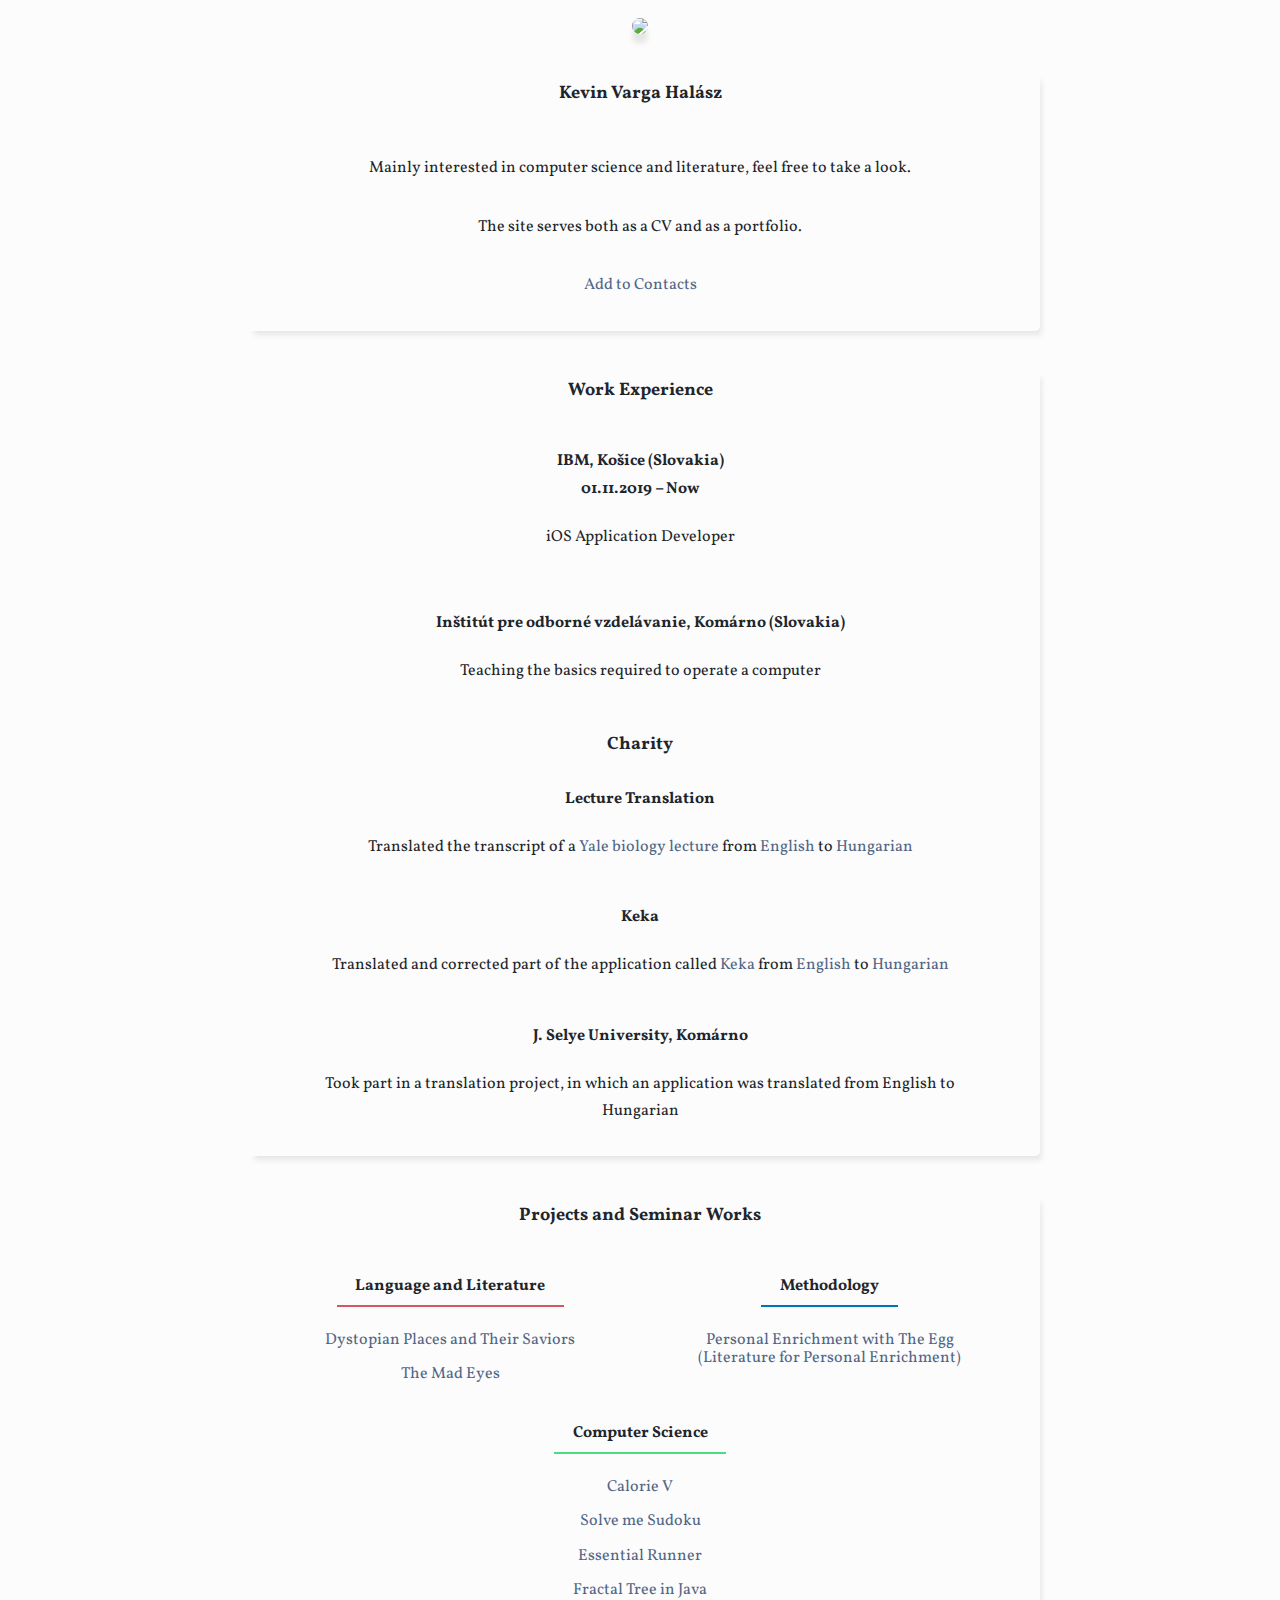
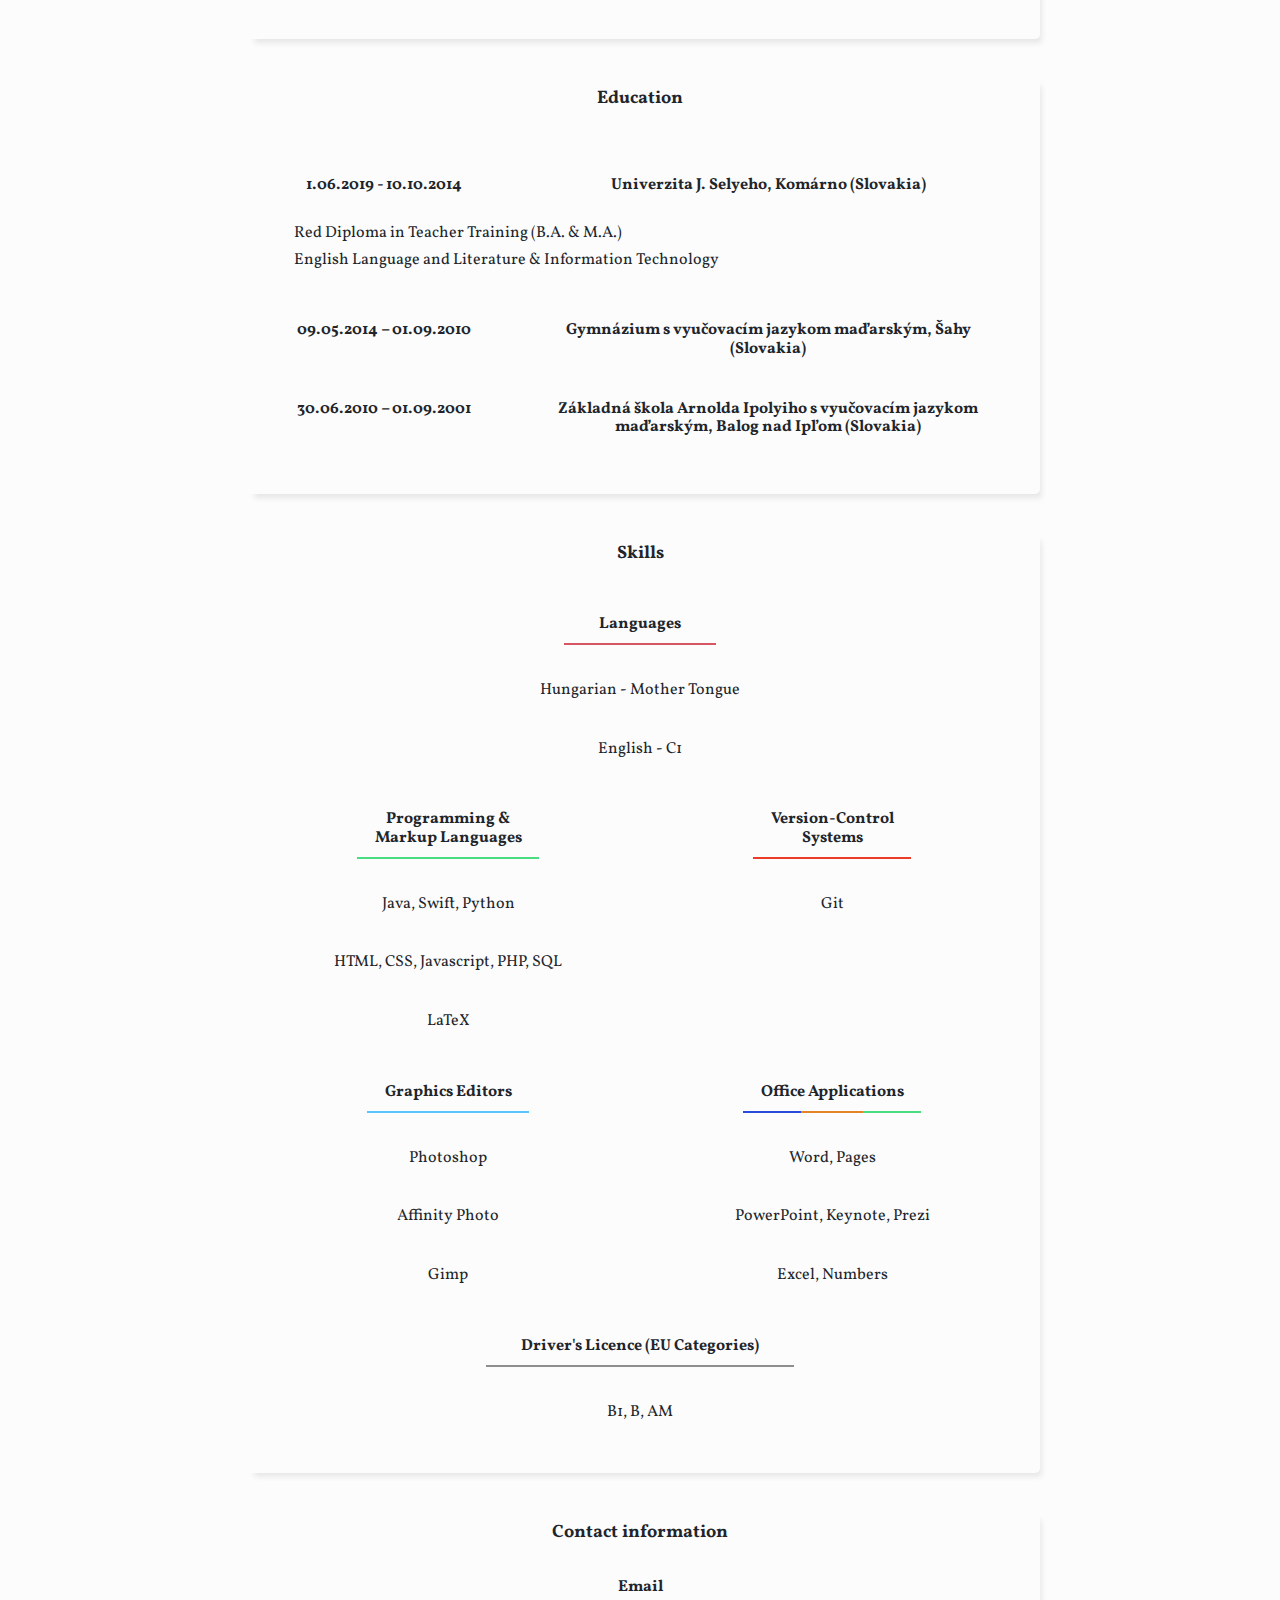
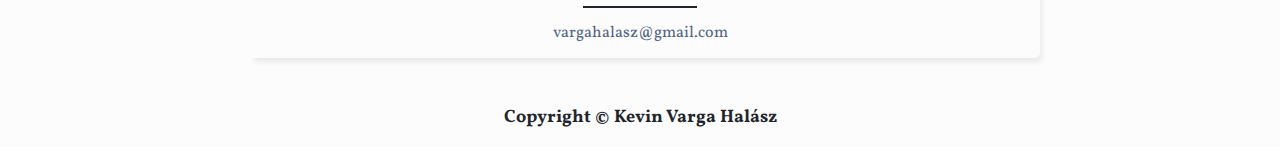
==== index.html @ 5b03d20f "Added a vCard" ====
<!DOCTYPE html>
<html>
    <head>
        <meta name="viewport" content="width=device-width, initial-scale=1.0">
        <title>Kevin's Portfolio</title>
        <meta charset="UTF-8">
        <link rel="apple-touch-icon" sizes="180x180" href="images/icons/apple-touch-icon.png">
        <link rel="icon" type="image/png" sizes="32x32" href="images/icons/favicon-32x32.png">
        <link rel="icon" type="image/png" sizes="16x16" href="images/icons/favicon-16x16.png">
        <link rel="manifest" href="images/icons/site.webmanifest">
        <link rel="mask-icon" href="images/icons/safari-pinned-tab.svg" color="#5bbad5">
        <link rel="shortcut icon" href="images/icons/favicon.ico">
        <meta name="msapplication-TileColor" content="#fcfcfc">
        <meta name="msapplication-config" content="images/icons/browserconfig.xml">
        <meta name="theme-color" content="#fcfcfc">
        <link href="https://fonts.googleapis.com/css?family=Averia+Serif+Libre" rel="stylesheet">
        <link rel="stylesheet" type="text/css" href="CSS/destyle.css">
        <link rel="stylesheet" type="text/css" href="CSS/style.css">
    </head>
    <body>
        <header>
            <img src="https://avatars1.githubusercontent.com/u/44970281?v=2&s=460" class="profilePic"> 
        </header>
        <section id="cvText">
            <article id="introduction">
                <h1>Kevin Varga Halász</h1>
                <div class="articleContentWrap">
                    <p>Mainly interested in computer science and literature, feel free to take a look.</p><p>The site serves both as a CV and as a portfolio.</p><p><a href="Docs/Kevin Varga.vcf">Add to Contacts</a></p>
                </div>
            </article>
            <article id="workExperience">
                <h1>Work Experience</h1>
                <div class="articleContentWrap">
                    <div class="articleContentWrap">
                        <div>
                        <h2>IBM, Košice (Slovakia)</h2>
                    </div>
                    <div>
                        <h3>01.11.2019 – Now</h3>
                    </div>
                        <p>iOS Application Developer</p>
                    </div>
                </div>
                <div class="articleContentWrap">
                    <h2>Inštitút pre odborné vzdelávanie, Komárno (Slovakia)</h2>
                    <p>Teaching the basics required to operate a computer</p>
                </div>
                <h1>Charity</h1>
                <div class="articleContentWrap">
                    <h2>Lecture Translation</h2>
                    <p>Translated the transcript of a <a href="https://www.youtube.com/watch?v=mzdqyXtPbbE">Yale biology lecture</a> from <a href="Projects/EvolutionofSexandReproductiveStrategies.en.vtt">English</a> to <a href="Projects/EvolutionofSexandReproductiveStrategies.hu.txt">Hungarian</a></p>
                </div>
                <div class="articleContentWrap">
                    <h2>Keka</h2>
                    <p>Translated and corrected part of the application called <a href="https://www.keka.io/en/">Keka</a> from <a href="https://github.com/aonez/Keka/tree/master/Translations/Base.lproj">English</a> to <a href="https://github.com/aonez/Keka/tree/master/Translations/hu.lproj">Hungarian</a></p>
                </div>
                <div class="articleContentWrap">
                    <h2>J. Selye University, Komárno</h2>
                    <p>Took part in a translation project, in which an application was translated from English to Hungarian</p>
                </div>
            </article>
             <article id="portfolio">
                <h1>Projects and Seminar Works</h1>
                <div class="articleContentWrap">
                    <div class="projectGroup">
                            <div class="hWrap">
                                <h2 class="borderBottom borderColorLanguages">Language and Literature</h2>
                                <div class="project">
                                    <a class="aButton" href="Projects/Dystopian%20Places%20and%20Their%20Saviors.pdf" title="Comparative essay of the works Harrison Bergeron and Fahrenheit 451">Dystopian Places and Their Saviors</a>
                                </div>
                                <div class="project">
                                    <a class="aButton" href="Projects/The%20Black%20Cat%20and%20The%20Yellow%20Wallpaper.pdf" title="Comparative essay of the works The Yellow Wallpaper and The Black Cat">The Mad Eyes</a>
                                </div>
                            </div>
                        </div>
                        <div class="projectGroup">
                                <div class="hWrap">
                                    <h2 class="borderBottom borderColorBlue">Methodology</h2>
                                    <div class="project">
                                        <a class="aButton" href="Projects/Personal%20Enrichment%20with%20The%20Egg.pdf" title="Personal Enrichment with The Egg (Literature for Personal Enrichment)">Personal Enrichment with The Egg (Literature for Personal Enrichment)</a>
                                    </div>
                                </div>
                        </div>
                        <div class="projectGroup">
                                <div class="hWrap">
                                    <h2 class="borderBottom borderColorProgrammingLanguages">Computer Science</h2>
                                    <div class="project">
                                        <a class="aButton" href="https://kevin-hv.github.io/Projects/Calorie-V/index.html" title="Calorie-V">Calorie V</a> 
                                    </div>
                                    <div class="project">
                                        <a class="aButton" href="https://kevin-hv.github.io/Projects/Solve-Me-Sudoku/index.html" title="Solve-me-Sudoku">Solve me Sudoku</a> 
                                    </div>
                                    <div class="project">
                                        <a class="aButton" href="https://kevin-hv.github.io/Projects/Essential-Runner/index.html" title="Essential-Runner">Essential Runner</a> 
                                    </div>
                                    <div class="project">
                                        <a class="aButton" href="https://github.com/kevin-hv/J-Fractal-Tree" title="J-Fractal-Tree">Fractal Tree in Java</a> 
                                    </div>
                                </div>
                        </div>
                </div>
            </article>
            <article id="education">
                <h1>Education</h1>
                <div class="articleContentWrap">
                    <div class="educationItem"><div class="itemYear "><h3 class="yearInItemYear">1.06.2019 - 10.10.2014</h3><h2 class="itemInItemYear">Univerzita J. Selyeho, Komárno (Slovakia)</h2>
                    </div>
                    <p>Red Diploma in Teacher Training (B.A. & M.A.)<br>English Language and Literature &  Information Technology</p></div>
              
                    <div class="educationItem"> 
                     <div class="itemYear "><h3 class="yearInItemYear">09.05.2014 – 01.09.2010</h3><h2 class="itemInItemYear">Gymnázium s vyučovacím jazykom maďarským, Šahy (Slovakia)</h2>
                         </div>
                    </div>
                    <div class="educationItem"> 
                    <div class="itemYear ">
                    <h3 class="yearInItemYear">30.06.2010 – 01.09.2001</h3><h2 class="itemInItemYear">Základná škola Arnolda Ipolyiho s vyučovacím jazykom maďarským, Balog nad Ipľom (Slovakia)</h2>
                        </div>
                        </div>
                </div>
            </article>
            <article id="skills">
                <h1>Skills</h1>
                <div class="articleContentWrap skillWrap">
                    <div class="skillBlock languages">          <h2 class="borderBottom borderColorLanguages">Languages</h2>
                    <p>Hungarian - Mother Tongue</p>
                    <p>English - C1</p></div>
          
                    <div class="skillBlock programmingLanguages">                 <h2 class="borderBottom borderColorProgrammingLanguages">Programming & <br>Markup Languages</h2>
                    <p>Java, Swift, Python</p>
                    <p>HTML, CSS, Javascript, PHP, SQL</p> <p>LaTeX</p></div>
   
                    <div class="skillBlock versionControlSystems">            <h2 class="borderBottom borderColorVersionControlSystems">Version-Control <br>Systems</h2>
                    <p>Git</p></div>
        
                    <div class="skillBlock graphicsEditors">            <h2 class="borderBottom borderColorGraphicsEditors">Graphics Editors</h2>
                    <p>Photoshop</p>
                    <p>Affinity Photo</p>
                    <p>Gimp</p></div>
                    
                    <div class="skillBlock officeApplications">
                    <h2 class="borderBottom borderColorOfficeApplications">Office Applications</h2>
                        <p>Word, Pages</p>
                        <p>PowerPoint, Keynote, Prezi</p>
                        <p>Excel, Numbers</p>
                    </div>
                    
                    <div class="skillBlock driversLicence"><h2 class="borderBottom borderColorDriversLicence">Driver's Licence (EU Categories)</h2>
                    <p>B1, B, AM</p></div>
                    
                    
                </div>
            </article>
            <article id="contactInformation">
                <h1>Contact information</h1>
                <div class="articleContentWrap">
                    <div class="infoBlock">
                        <div class="hWrap"> 
                            <h2 class="borderBottom">Email</h2>
                        </div>
                            <a href="mailto:vargahalasz@gmail.com">vargahalasz@gmail.com</a>
                    </div>
                </div>    
            </article>
        </section>
        <footer>
            <h1>Copyright © Kevin Varga Halász</h1>
        </footer>
    </body>
</html>
---- CSS/destyle.css ----
/*! de-style.css v1.0.5 | MIT License | https://github.com/nicolas-cusan/destyle.css */

/* Reset box-model
   ========================================================================== */

* {
  box-sizing: border-box;
}

::before,
::after {
  box-sizing: inherit;
}

/* Document
   ========================================================================== */

/**
 * 1. Correct the line height in all browsers.
 * 2. Prevent adjustments of font size after orientation changes in iOS.
 * 3. Remove gray overlay on links for iOS.
 */

html {
  line-height: 1.15; /* 1 */
  -webkit-text-size-adjust: 100%; /* 2 */
  -webkit-tap-highlight-color: transparent; /* 3*/
}

/* Sections
   ========================================================================== */

/**
 * Remove the margin in all browsers.
 */

body {
  margin: 0;
}

/**
 * Render the `main` element consistently in IE.
 */

main {
  display: block;
}

/* Vertical rhythm
   ========================================================================== */

p,
table,
blockquote,
address,
pre,
iframe,
form,
figure,
dl {
  margin: 0;
}

/* Headings
   ========================================================================== */

h1,
h2,
h3,
h4,
h5,
h6 {
  font-size: inherit;
  line-height: inherit;
  font-weight: inherit;
  margin: 0;
}

/* Lists (enumeration)
   ========================================================================== */

ul,
ol {
  margin: 0;
  padding: 0;
  list-style: none;
}

/* Lists (definition)
   ========================================================================== */

dt {
  font-weight: bold;
}

dd {
  margin-left: 0;
}

/* Grouping content
   ========================================================================== */

/**
 * 1. Add the correct box sizing in Firefox.
 * 2. Show the overflow in Edge and IE.
 */

hr {
  box-sizing: content-box; /* 1 */
  height: 0; /* 1 */
  overflow: visible; /* 2 */
  border: 0;
  border-top: 1px solid;
  margin: 0;
  clear: both;
}

/**
 * 1. Correct the inheritance and scaling of font size in all browsers.
 * 2. Correct the odd `em` font sizing in all browsers.
 */

pre {
  font-family: monospace, monospace; /* 1 */
  font-size: inherit; /* 2 */
}

address {
  font-style: inherit;
}

/* Text-level semantics
   ========================================================================== */

/**
 * Remove the gray background on active links in IE 10.
 */

a {
  background-color: transparent;
  text-decoration: none;
  color: inherit;
}

/**
 * 1. Remove the bottom border in Chrome 57-
 * 2. Add the correct text decoration in Chrome, Edge, IE, Opera, and Safari.
 */

abbr[title] {
  border-bottom: none; /* 1 */
  text-decoration: underline; /* 2 */
  text-decoration: underline dotted; /* 2 */
}

/**
 * Add the correct font weight in Chrome, Edge, and Safari.
 */

b,
strong {
  font-weight: bolder;
}

/**
 * 1. Correct the inheritance and scaling of font size in all browsers.
 * 2. Correct the odd `em` font sizing in all browsers.
 */

code,
kbd,
samp {
  font-family: monospace, monospace; /* 1 */
  font-size: inherit; /* 2 */
}

/**
 * Add the correct font size in all browsers.
 */

small {
  font-size: 80%;
}

/**
 * Prevent `sub` and `sup` elements from affecting the line height in
 * all browsers.
 */

sub,
sup {
  font-size: 75%;
  line-height: 0;
  position: relative;
  vertical-align: baseline;
}

sub {
  bottom: -0.25em;
}

sup {
  top: -0.5em;
}

/* Embedded content
   ========================================================================== */

/**
 * Remove the border on images inside links in IE 10.
 */

img {
  border-style: none;
  vertical-align: bottom;
}

embed,
object,
iframe {
  border: 0;
  vertical-align: bottom;
}

/* Forms
   ========================================================================== */

button,
input,
optgroup,
select,
textarea {
  vertical-align: middle;
  color: inherit;
  font: inherit;
  border: 0;
  background: transparent;
  padding: 0;
  margin: 0;
  outline: 0;
}

/**
 * Remove all Style fro select elements. Does not quite work cross-browser
 */

select {
  -webkit-appearance: none;
  appearance: none;
  border-radius: 0;
}

/**
 * Show the overflow in IE.
 * 1. Show the overflow in Edge.
 */

button,
input {
  /* 1 */
  overflow: visible;
}

/**
 * Remove the inheritance of text transform in Edge, Firefox, and IE.
 * 1. Remove the inheritance of text transform in Firefox.
 */

button,
select {
  /* 1 */
  text-transform: none;
}

/**
 * Correct the inability to style clickable types in iOS and Safari.
 */

button,
[type='button'],
[type='reset'],
[type='submit'] {
  cursor: pointer;
  -webkit-appearance: none;
  appearance: none;
}

button[disabled],
[type='button'][disabled],
[type='reset'][disabled],
[type='submit'][disabled] {
  cursor: default;
}

/**
 * Remove the inner border and padding in Firefox.
 */

button::-moz-focus-inner,
[type='button']::-moz-focus-inner,
[type='reset']::-moz-focus-inner,
[type='submit']::-moz-focus-inner {
  border-style: none;
  padding: 0;
}

/**
 * Restore the focus styles unset by the previous rule.
 */

button:-moz-focusring,
[type='button']:-moz-focusring,
[type='reset']:-moz-focusring,
[type='submit']:-moz-focusring {
  outline: 1px dotted ButtonText;
}

/**
 * Reset to invisible
 */

fieldset {
  margin: 0;
  padding: 0;
  border: 0;
  min-width: 0;
}

/**
 * 1. Correct the text wrapping in Edge and IE.
 * 2. Correct the color inheritance from `fieldset` elements in IE.
 * 3. Remove the padding so developers are not caught out when they zero out
 *    `fieldset` elements in all browsers.
 */

legend {
  color: inherit; /* 2 */
  display: table; /* 1 */
  max-width: 100%; /* 1 */
  padding: 0; /* 3 */
  white-space: normal; /* 1 */
}

/**
 * Add the correct vertical alignment in Chrome, Firefox, and Opera.
 */

progress {
  vertical-align: baseline;
}

/**
 * Remove the default vertical scrollbar in IE 10+.
 */

textarea {
  overflow: auto;
}

/**
 * 1. Add the correct box sizing in IE 10.
 * 2. Remove the padding in IE 10.
 */

[type='checkbox'],
[type='radio'] {
  box-sizing: border-box; /* 1 */
  padding: 0; /* 2 */
}

/**
 * Correct the cursor style of increment and decrement buttons in Chrome.
 */

[type='number']::-webkit-inner-spin-button,
[type='number']::-webkit-outer-spin-button {
  height: auto;
}

/**
 * 1. Correct the odd appearance in Chrome and Safari.
 * 2. Correct the outline style in Safari.
 */

[type='search'] {
  -webkit-appearance: textfield; /* 1 */
  outline-offset: -2px; /* 2 */
}

/**
 * Remove the inner padding in Chrome and Safari on macOS.
 */

[type='search']::-webkit-search-decoration {
  -webkit-appearance: none;
}

/**
 * 1. Correct the inability to style clickable types in iOS and Safari.
 * 2. Change font properties to `inherit` in Safari.
 */

::-webkit-file-upload-button {
  -webkit-appearance: button; /* 1 */
  font: inherit; /* 2 */
}

/**
 * Fix placeholder font properties inheritance.
 */

::-webkit-input-placeholder {
  font: inherit;
}

:-ms-input-placeholder {
  font: inherit;
}

::-ms-input-placeholder {
  font: inherit;
}

::placeholder {
  font: inherit;
}

/**
 * Clickable labels
 */

label[for] {
  cursor: pointer;
}

/* Interactive
   ========================================================================== */

/*
 * Add the correct display in Edge, IE 10+, and Firefox.
 */

details {
  display: block;
}

/*
 * Add the correct display in all browsers.
 */

summary {
  display: list-item;
}

/* Table
   ========================================================================== */

table {
  border-collapse: collapse;
  border-spacing: 0;
}

caption {
  text-align: left;
}

td,
th {
  vertical-align: top;
}

th {
  text-align: left;
  font-weight: bold;
}

/* Misc
   ========================================================================== */

/**
 * Add the correct display in IE 10+.
 */

template {
  display: none;
}

/**
 * Add the correct display in IE 10.
 */

[hidden] {
  display: none;
}
---- CSS/style.css ----
@import url('https://fonts.googleapis.com/css?family=Vollkorn');

:root{
    --mainBackgroundColor: #fcfcfc;
    --mainFontColor: #21252b;

    --borderShadow: #e6e6e6;
    --secondBackgroundColor: #fcfcfc;
    --thirdBackgroundColor: #fcfcfc;
    --fourthBackgroundColor: #fcfcfc;

    --mainFontFamily: 'Vollkorn', serif;

    --marginTopBottom: 1em;
    --marginLeftRight: 5vw;

    --borderRoundness: .3em;

    --linkColor: #516686;
    
}

@media (prefers-color-scheme: dark) {
    :root{
        --mainBackgroundColor: #151515;
        --mainFontColor: #fcfcfc;

        --linkColor: #b8bec7;
        --borderShadow: #020202;
        --secondBackgroundColor: #1c1c1c;
        --thirdBackgroundColor: #1c1c1c;
        --fourthBackgroundColor: #1c1c1c;
    }
}

@keyframes linkColorChange {
    from {color: var(--linkColor);}
    to {color: var(--mainFontColor);}
  }


html {
  height: 100%; 
}

body {
    color: var(--mainFontColor);
    text-align: center;
    min-height: 100%;
    background-color: var(--mainBackgroundColor);
    font-family: var(--mainFontFamily);
    min-width:300px;
}

h1,h2,h3{
    font-weight: bold;
}

p{
    padding: 1em 5%;
    line-height: 20pt;
    text-align: center;
}

a{
    color: var(--linkColor);  
    text-decoration: none;
}

a:hover{
    animation-duration: 0.5s;
    animation-name: linkColorChange;
    color: var(--mainFontColor);
}

b{
    font-weight: bold;
}

.cited{
    padding-top: 1em;
    font-style: italic;
}

.aButton{
    display: inline-block;
    padding: 0.5em;
    border-radius: 10px;
}

.swiper-container img {
    border-radius: 2%;
    margin-bottom: 30pt;
    min-height: 300pt;
    width: auto;
}

header{
    padding: var(--marginTopBottom) var(--marginLeftRight);
}

header h1 {
    display: inline-block;
    font-size: 1.8em;
    padding: .2em 1em .6em 1em;
    border-bottom: .12em solid;
}

footer{
    padding-top : var(--marginTopBottom);
}

#cvText{
    display: grid;
    grid-template-areas:
        'introduction'
        'workExperience'
        'portfolio'
        'education'
        'skills'
        'socialMedia'
        'contactInformation';
    justify-content: center;
}

#introduction{
    grid-area: introduction;
}

#workExperience{
    grid-area: workExperience;
}

#portfolio{
    grid-area: portfolio;
}

#education{
    grid-area: education;
}

#skills{
    grid-area: skills;
}

#socialMedia{
    grid-area: socialMedia;
}

#contactInformation{
    grid-area: contactInformation;
}

.mainContent{
    background-color: var(--secondBackgroundColor);
}

.educationItem{
    margin: 2em 0;
}

.educationItem p {
    text-align: justify;
}

.borderBottom{
    border-bottom: 2px solid;
    margin-bottom: 1em;
}

.borderColorBlue{
    border-color:#0077B5;
}

.borderColorRed{
    border-color:#DD5347;
}

.borderColorGreen {
  border-color: #47dd80;
}

.borderColorLanguages{
    border-color: #D65663;
}

.borderColorOfficeApplications{
    border-image:   linear-gradient(to right, #2a4cdd 33.3%, #e28528 33.3%, #e28528 66.6%, #47dd80 66.6%, #47dd80 100%) 3;
    border-top: 0;
    border-left: 0;
    border-right: 0;
}

.borderColorWordProcessors{
   border-color: #2a4cdd;
}

.borderColorPresentationPrograms{
    border-color: #e28528;
}

.borderColorSpreadsheetPrograms{
    border-color: #47dd80;
}

.borderColorDriversLicence{
    border-color: #8e8e8e;
}

.borderColorGraphicsEditors{
    border-color: #5AC5FA;
}

.swiper-pagination .swiper-pagination-bullet-active {
    color: var(--mainFontColor);
    background-color: var(--mainFontColor); 
    opacity: 1;
  }

.borderColorVersionControlSystems{
    border-color: #eb3c28;
}

.borderColorProgrammingLanguages{
    border-color: #47dd80;
}

.borderColorInstagram{
    border-color: #DD2A7B;
}

.borderColorGoodreads{
    border-color: #fdd5b9;
}

.borderColorTwitter{
    border-color: #08a8e9;
}

img{
    width: 50%;
    max-width: 15.5em;
}

.profilePic{
    -moz-border-radius: 50%;
    -webkit-border-radius: 50%;
    border-radius: 50%;
    box-shadow: 0 .6em .3em var(--borderShadow);
}

.iOSAppPic{
    -moz-border-radius: 15.625%;
    -webkit-border-radius: 15.625%;
    border-radius: 15.625%;
    box-shadow: 0 .6em .3em var(--borderShadow);
    background-color: var(--secondBackgroundColor);
}

section{
    margin: 0 3%;
}

article{
    width:100%;
    max-width: 50em;
    background-color: var(--fourthBackgroundColor);
    border-radius: var(--borderRoundness);

    margin:var(--marginTopBottom) auto;
    box-shadow: .5em .6em .35em -.35em var(--borderShadow);
}

h2, h3 {
    display: inline-block;
    font-size: medium;
    padding: 0.6em 5%;
    padding-top: 0;
}
h1 {
    background-color: var(--secondBackgroundColor);
    border-radius: 0.3em 0.3em 0 0;
    padding: 1em 5%;
    font-size: large;
}
h2 {
    
}



.articleContentWrap {
    padding: 1em;
  }

.itemYear{
    display: grid;
    grid-template-columns: 1fr 2fr;
}



.skillWrap{
    display: grid;
    grid-template-columns: 1fr 1fr 1fr 1fr 1fr 1fr;

}

.languages{
    grid-column: span 6;
}

.programmingLanguages{
    grid-column: span 3;
}

.versionControlSystems{
    grid-column: span 3;
}

.graphicsEditors{
    grid-column: span 3;
}

.officeApplications{
    grid-column: span 3;
}

.driversLicence{
    grid-column: span 6;
}

.projectGroup {
    display: inline-block;
    vertical-align: top;
    width: 49%;
    min-width: 200px;
    padding: 1em 0;
  }
.project {
    display: block;
    padding: 0 5%;
    margin: 0 auto;
  }

.infoBlock{
        display: block;
        padding: .0 5%;
        margin: 0 auto;
}

.socialBlock, .skillBlock{
        display: inline-block;
        vertical-align: top;
        padding: 1em 5%;
}

.red{
    color: #e55050;
}

@media print {
    
    footer, #portfolio, #socialMedia{
        display:none;
    }
    
    article{
        box-shadow: none;
    }
    
    #cvText{
    grid-template-areas:
        'introduction'
        'contactInformation'
        'portfolio'
        'workExperience'
        'education'
        'skills'
        'socialMedia';
    }
    
}
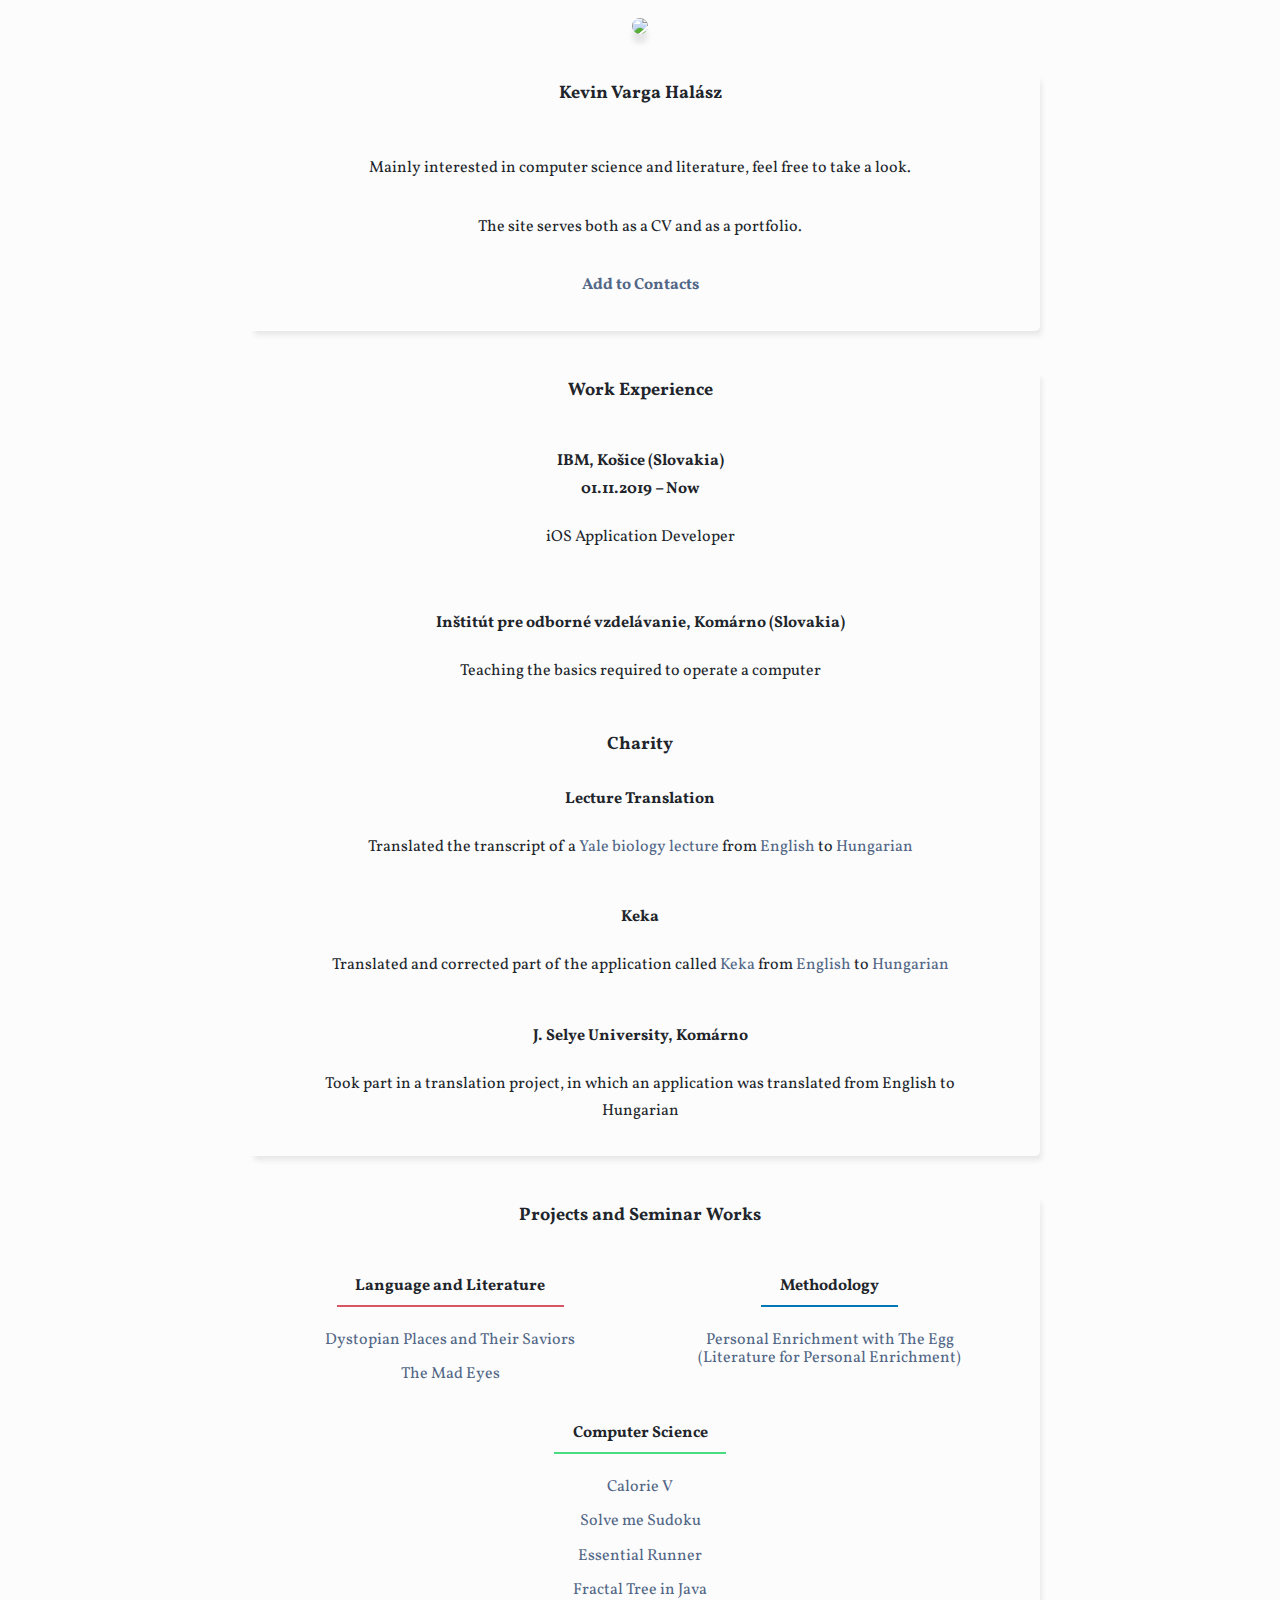
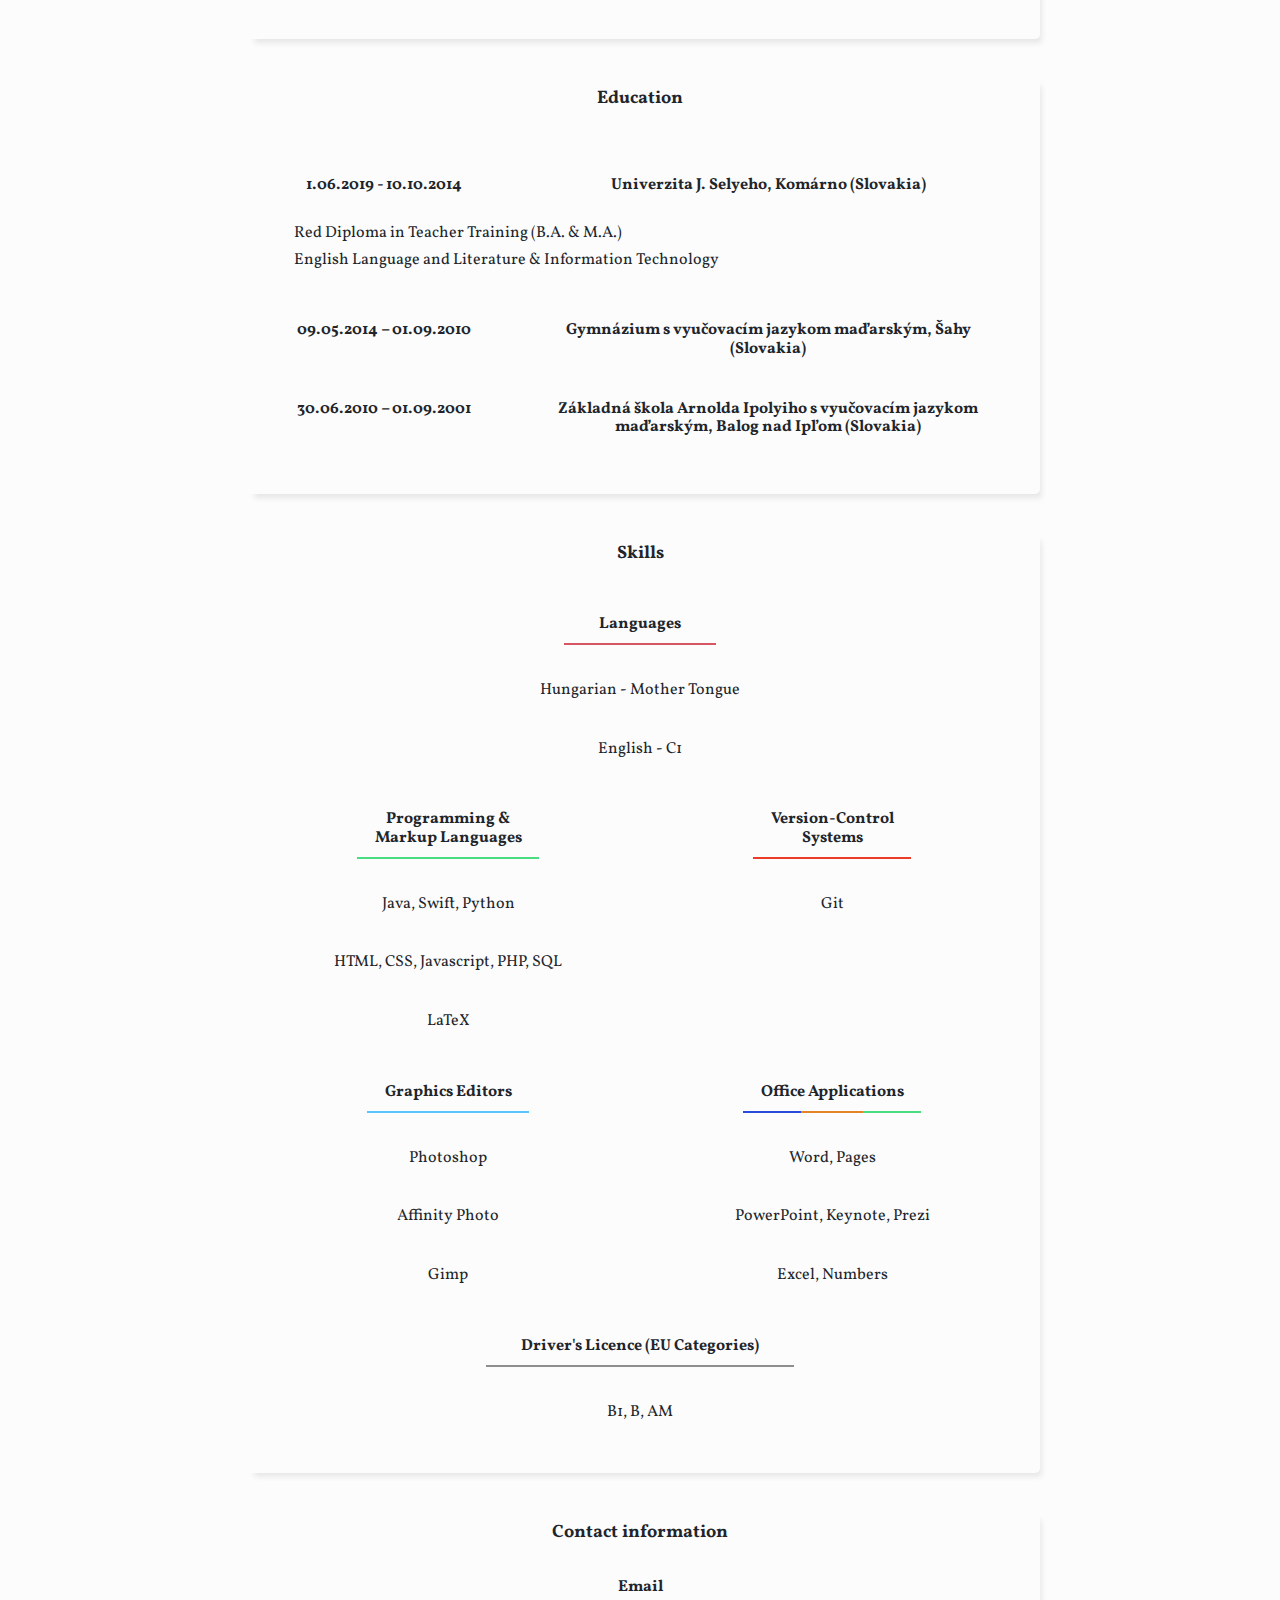
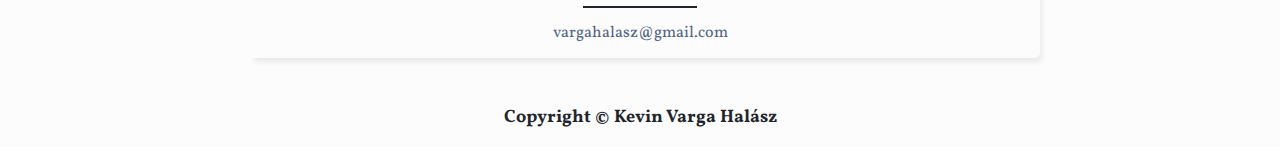
==== commit 45e9efa4: "Formatted Introduction" ====
--- a/index.html
+++ b/index.html
@@ -25,7 +25,9 @@
             <article id="introduction">
                 <h1>Kevin Varga Halász</h1>
                 <div class="articleContentWrap">
-                    <p>Mainly interested in computer science and literature, feel free to take a look.</p><p>The site serves both as a CV and as a portfolio.</p><p><a href="Docs/Kevin Varga.vcf">Add to Contacts</a></p>
+                    <p>Mainly interested in computer science and literature, feel free to take a look.</p>
+                    <p>The site serves both as a CV and as a portfolio.</p>
+                    <p><b><a href="Docs/Kevin Varga.vcf">Add to Contacts</a></b></p>
                 </div>
             </article>
             <article id="workExperience">
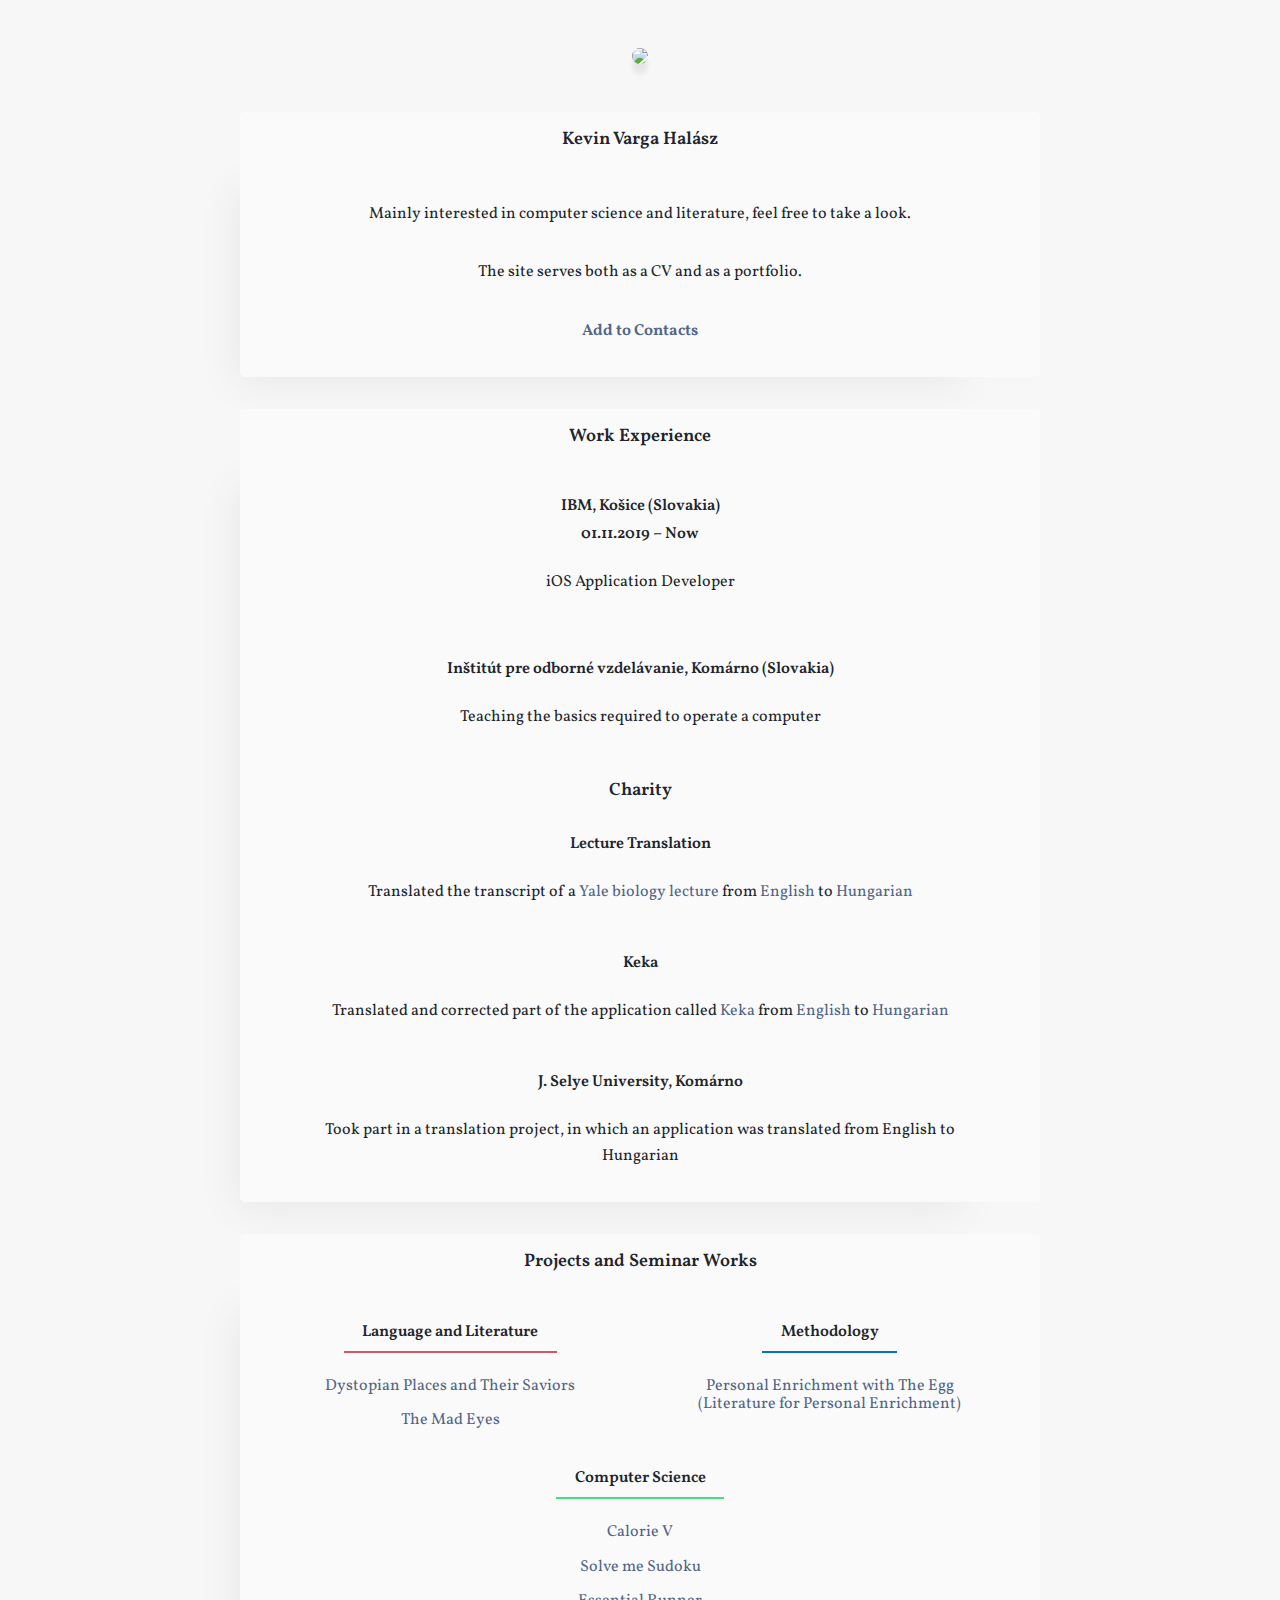
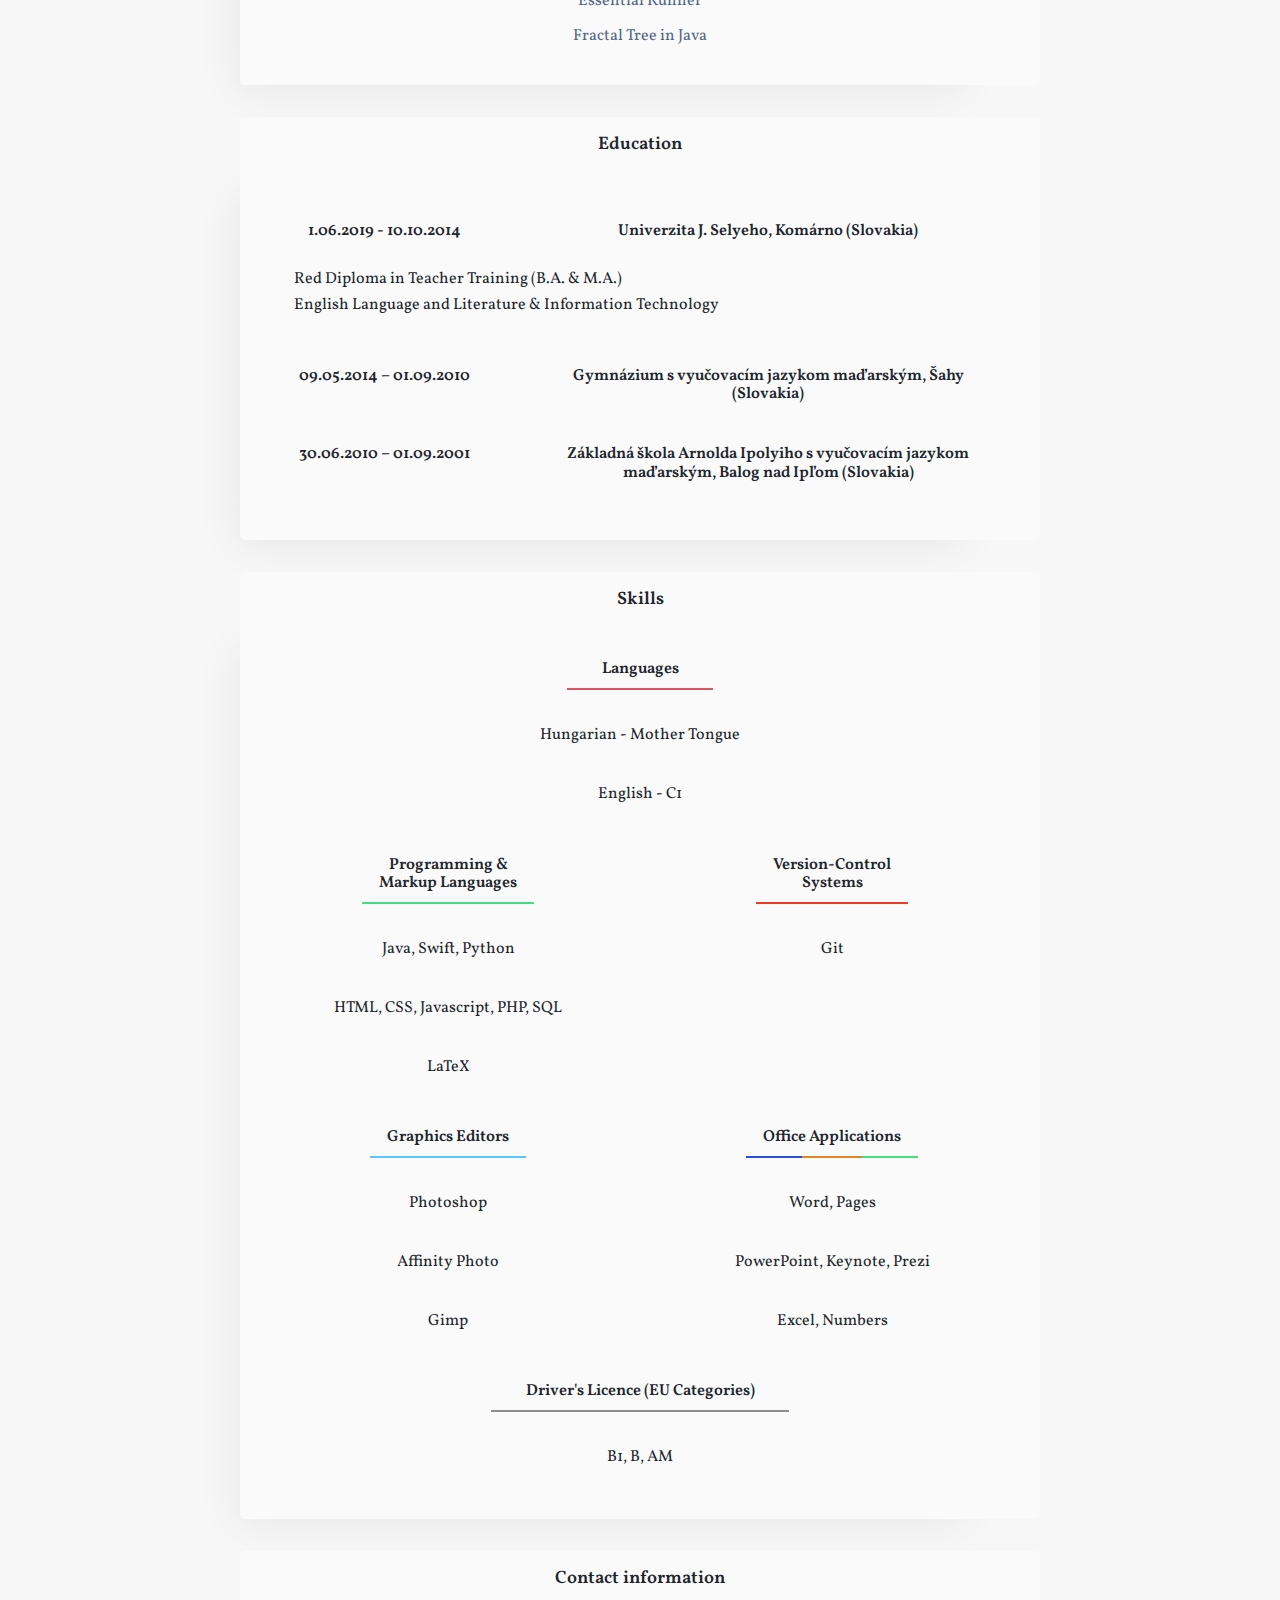
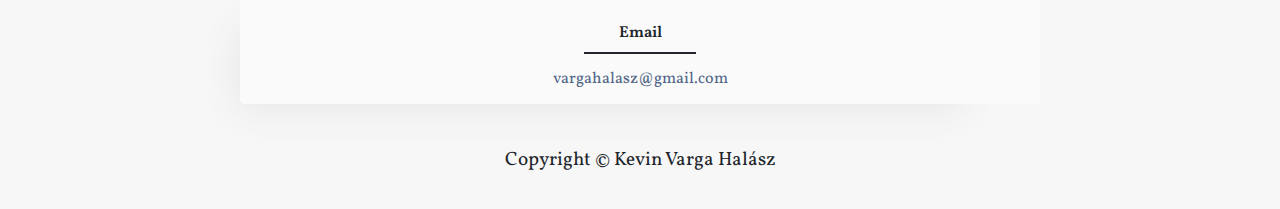
==== commit d4bffad0: "Restyled Footer" ====
--- a/index.html
+++ b/index.html
@@ -165,7 +165,7 @@
             </article>
         </section>
         <footer>
-            <h1>Copyright © Kevin Varga Halász</h1>
+            Copyright © Kevin Varga Halász
         </footer>
     </body>
 </html>
--- a/CSS/style.css
+++ b/CSS/style.css
@@ -1,13 +1,13 @@
 @import url('https://fonts.googleapis.com/css?family=Vollkorn');
 
 :root{
-    --mainBackgroundColor: #fcfcfc;
+    --mainBackgroundColor: hsl(0, 0%, 97%);
     --mainFontColor: #21252b;
 
     --borderShadow: #e6e6e6;
-    --secondBackgroundColor: #fcfcfc;
-    --thirdBackgroundColor: #fcfcfc;
-    --fourthBackgroundColor: #fcfcfc;
+    --secondBackgroundColor: hsl(0, 0%, 98%);
+    --thirdBackgroundColor: hsl(0, 0%, 98%);
+    --fourthBackgroundColor: hsl(0, 0%, 98%);
 
     --mainFontFamily: 'Vollkorn', serif;
 
@@ -26,7 +26,7 @@
         --mainFontColor: #fcfcfc;
 
         --linkColor: #b8bec7;
-        --borderShadow: #020202;
+        --borderShadow: #0f0f0f;
         --secondBackgroundColor: #1c1c1c;
         --thirdBackgroundColor: #1c1c1c;
         --fourthBackgroundColor: #1c1c1c;
@@ -53,7 +53,7 @@
 }
 
 h1,h2,h3{
-    font-weight: bold;
+    font-weight: 600;
 }
 
 p{
@@ -74,7 +74,7 @@
 }
 
 b{
-    font-weight: bold;
+    font-weight: 650;
 }
 
 .cited{
@@ -107,7 +107,9 @@
 }
 
 footer{
-    padding-top : var(--marginTopBottom);
+    font-size: 1.2em;
+    padding-top : 1.5em;
+    padding-bottom : 2em;
 }
 
 #cvText{
@@ -243,6 +245,9 @@
 }
 
 .profilePic{
+    width: 70%;
+    max-width: 18.5em;
+    margin: 2em 1em 1em 1em;
     -moz-border-radius: 50%;
     -webkit-border-radius: 50%;
     border-radius: 50%;
@@ -268,7 +273,7 @@
     border-radius: var(--borderRoundness);
 
     margin:var(--marginTopBottom) auto;
-    box-shadow: .5em .6em .35em -.35em var(--borderShadow);
+    box-shadow: -2.5em 2.6em 2.35em -2.35em var(--borderShadow);
 }
 
 h2, h3 {
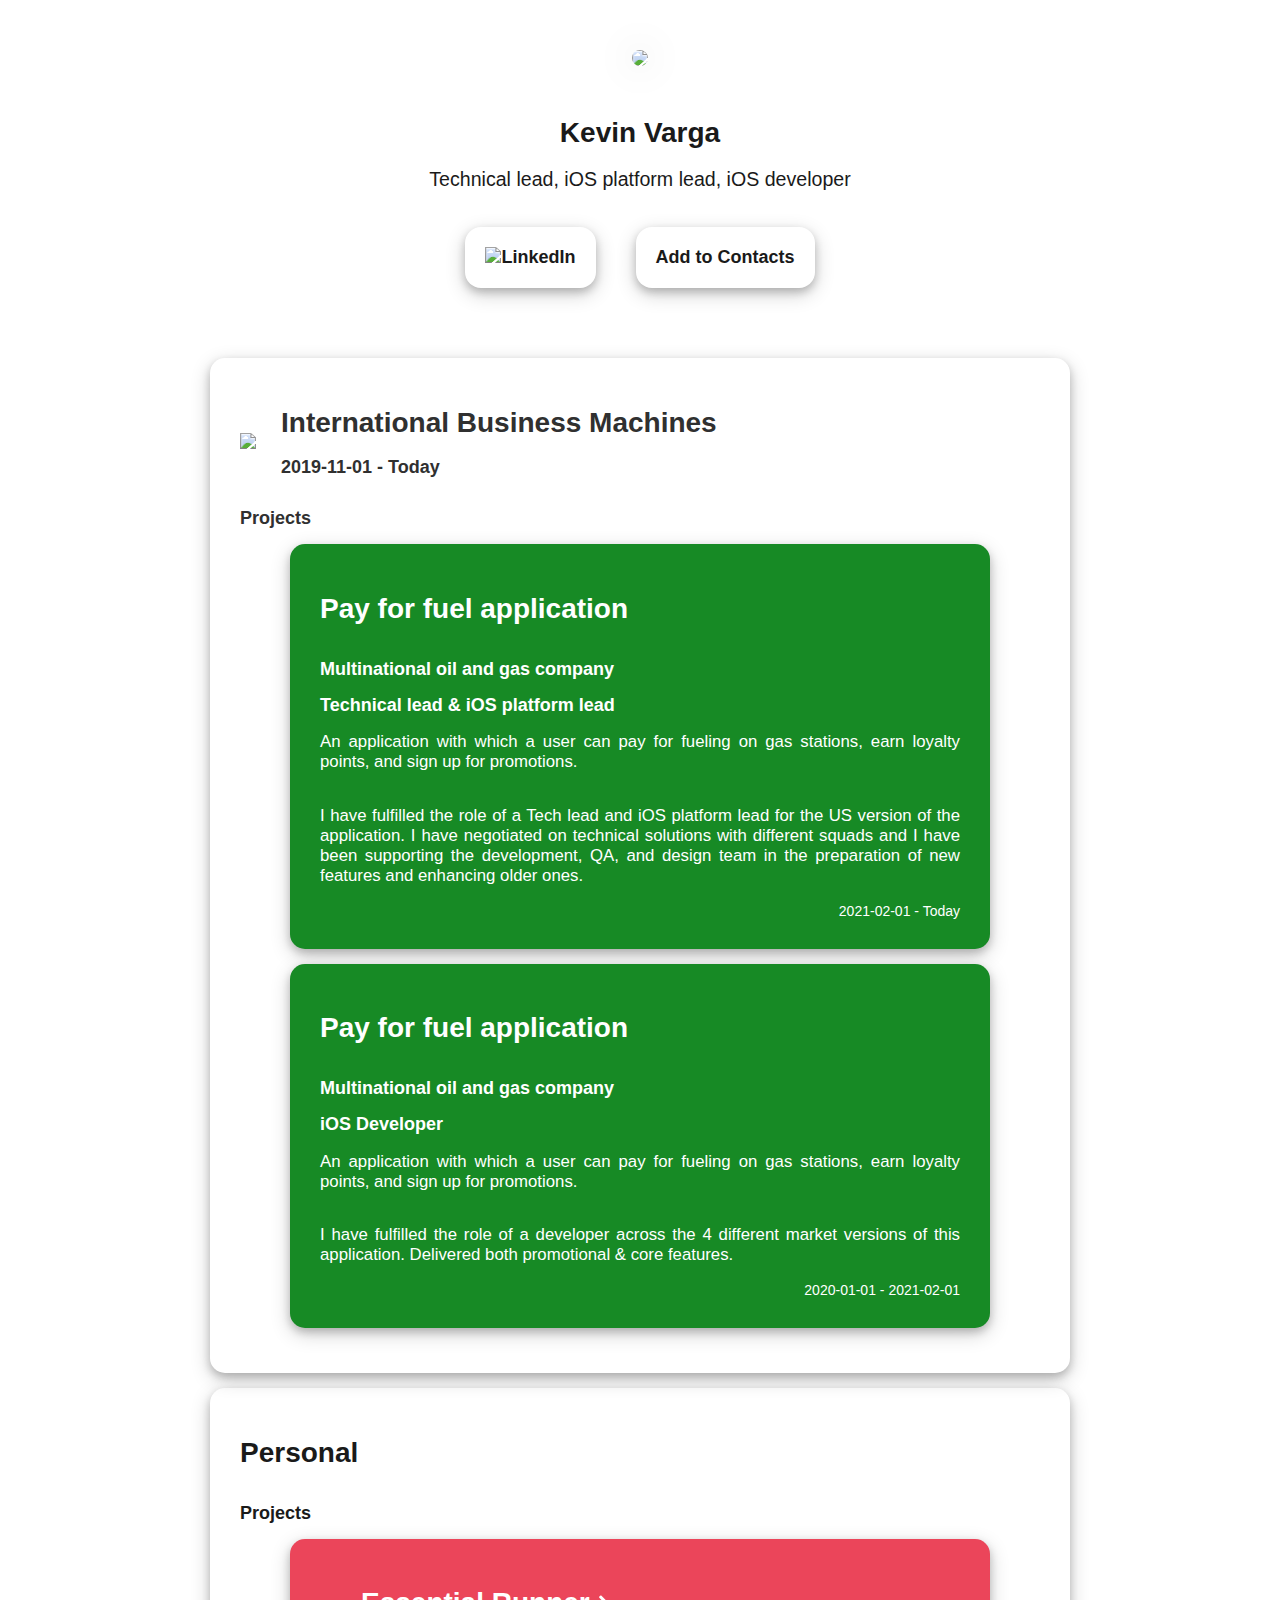
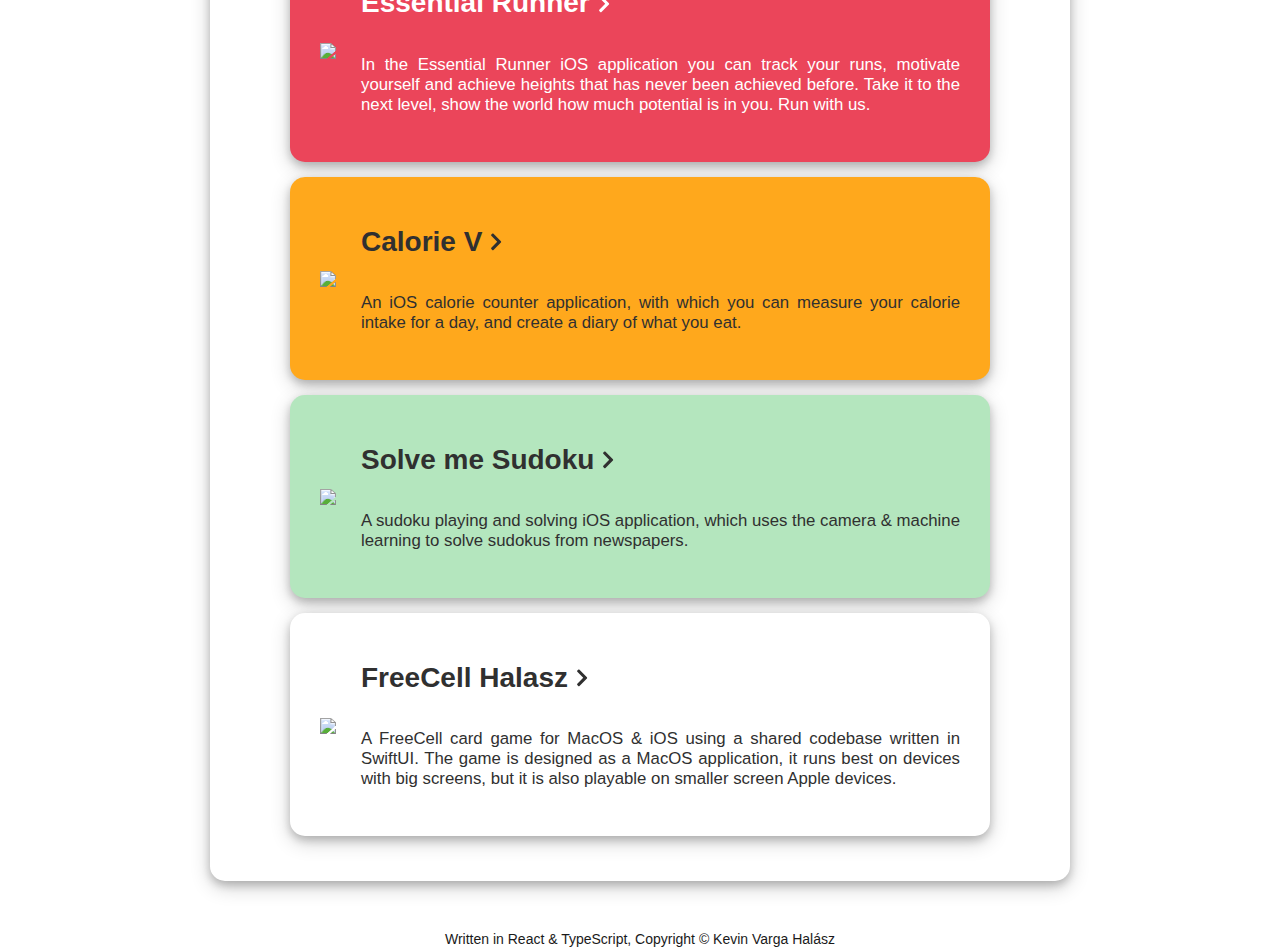
==== commit 59db5382: "Updated site to new React Version" ====
--- a/index.html
+++ b/index.html
@@ -1,171 +1 @@
-<!DOCTYPE html>
-<html>
-    <head>
-        <meta name="viewport" content="width=device-width, initial-scale=1.0">
-        <title>Kevin's Portfolio</title>
-        <meta charset="UTF-8">
-        <link rel="apple-touch-icon" sizes="180x180" href="images/icons/apple-touch-icon.png">
-        <link rel="icon" type="image/png" sizes="32x32" href="images/icons/favicon-32x32.png">
-        <link rel="icon" type="image/png" sizes="16x16" href="images/icons/favicon-16x16.png">
-        <link rel="manifest" href="images/icons/site.webmanifest">
-        <link rel="mask-icon" href="images/icons/safari-pinned-tab.svg" color="#5bbad5">
-        <link rel="shortcut icon" href="images/icons/favicon.ico">
-        <meta name="msapplication-TileColor" content="#fcfcfc">
-        <meta name="msapplication-config" content="images/icons/browserconfig.xml">
-        <meta name="theme-color" content="#fcfcfc">
-        <link href="https://fonts.googleapis.com/css?family=Averia+Serif+Libre" rel="stylesheet">
-        <link rel="stylesheet" type="text/css" href="CSS/destyle.css">
-        <link rel="stylesheet" type="text/css" href="CSS/style.css">
-    </head>
-    <body>
-        <header>
-            <img src="https://avatars1.githubusercontent.com/u/44970281?v=2&s=460" class="profilePic"> 
-        </header>
-        <section id="cvText">
-            <article id="introduction">
-                <h1>Kevin Varga Halász</h1>
-                <div class="articleContentWrap">
-                    <p>Mainly interested in computer science and literature, feel free to take a look.</p>
-                    <p>The site serves both as a CV and as a portfolio.</p>
-                    <p><b><a href="Docs/Kevin Varga.vcf">Add to Contacts</a></b></p>
-                </div>
-            </article>
-            <article id="workExperience">
-                <h1>Work Experience</h1>
-                <div class="articleContentWrap">
-                    <div class="articleContentWrap">
-                        <div>
-                        <h2>IBM, Košice (Slovakia)</h2>
-                    </div>
-                    <div>
-                        <h3>01.11.2019 – Now</h3>
-                    </div>
-                        <p>iOS Application Developer</p>
-                    </div>
-                </div>
-                <div class="articleContentWrap">
-                    <h2>Inštitút pre odborné vzdelávanie, Komárno (Slovakia)</h2>
-                    <p>Teaching the basics required to operate a computer</p>
-                </div>
-                <h1>Charity</h1>
-                <div class="articleContentWrap">
-                    <h2>Lecture Translation</h2>
-                    <p>Translated the transcript of a <a href="https://www.youtube.com/watch?v=mzdqyXtPbbE">Yale biology lecture</a> from <a href="Projects/EvolutionofSexandReproductiveStrategies.en.vtt">English</a> to <a href="Projects/EvolutionofSexandReproductiveStrategies.hu.txt">Hungarian</a></p>
-                </div>
-                <div class="articleContentWrap">
-                    <h2>Keka</h2>
-                    <p>Translated and corrected part of the application called <a href="https://www.keka.io/en/">Keka</a> from <a href="https://github.com/aonez/Keka/tree/master/Translations/Base.lproj">English</a> to <a href="https://github.com/aonez/Keka/tree/master/Translations/hu.lproj">Hungarian</a></p>
-                </div>
-                <div class="articleContentWrap">
-                    <h2>J. Selye University, Komárno</h2>
-                    <p>Took part in a translation project, in which an application was translated from English to Hungarian</p>
-                </div>
-            </article>
-             <article id="portfolio">
-                <h1>Projects and Seminar Works</h1>
-                <div class="articleContentWrap">
-                    <div class="projectGroup">
-                            <div class="hWrap">
-                                <h2 class="borderBottom borderColorLanguages">Language and Literature</h2>
-                                <div class="project">
-                                    <a class="aButton" href="Projects/Dystopian%20Places%20and%20Their%20Saviors.pdf" title="Comparative essay of the works Harrison Bergeron and Fahrenheit 451">Dystopian Places and Their Saviors</a>
-                                </div>
-                                <div class="project">
-                                    <a class="aButton" href="Projects/The%20Black%20Cat%20and%20The%20Yellow%20Wallpaper.pdf" title="Comparative essay of the works The Yellow Wallpaper and The Black Cat">The Mad Eyes</a>
-                                </div>
-                            </div>
-                        </div>
-                        <div class="projectGroup">
-                                <div class="hWrap">
-                                    <h2 class="borderBottom borderColorBlue">Methodology</h2>
-                                    <div class="project">
-                                        <a class="aButton" href="Projects/Personal%20Enrichment%20with%20The%20Egg.pdf" title="Personal Enrichment with The Egg (Literature for Personal Enrichment)">Personal Enrichment with The Egg (Literature for Personal Enrichment)</a>
-                                    </div>
-                                </div>
-                        </div>
-                        <div class="projectGroup">
-                                <div class="hWrap">
-                                    <h2 class="borderBottom borderColorProgrammingLanguages">Computer Science</h2>
-                                    <div class="project">
-                                        <a class="aButton" href="https://kevin-hv.github.io/Projects/Calorie-V/index.html" title="Calorie-V">Calorie V</a> 
-                                    </div>
-                                    <div class="project">
-                                        <a class="aButton" href="https://kevin-hv.github.io/Projects/Solve-Me-Sudoku/index.html" title="Solve-me-Sudoku">Solve me Sudoku</a> 
-                                    </div>
-                                    <div class="project">
-                                        <a class="aButton" href="https://kevin-hv.github.io/Projects/Essential-Runner/index.html" title="Essential-Runner">Essential Runner</a> 
-                                    </div>
-                                    <div class="project">
-                                        <a class="aButton" href="https://github.com/kevin-hv/J-Fractal-Tree" title="J-Fractal-Tree">Fractal Tree in Java</a> 
-                                    </div>
-                                </div>
-                        </div>
-                </div>
-            </article>
-            <article id="education">
-                <h1>Education</h1>
-                <div class="articleContentWrap">
-                    <div class="educationItem"><div class="itemYear "><h3 class="yearInItemYear">1.06.2019 - 10.10.2014</h3><h2 class="itemInItemYear">Univerzita J. Selyeho, Komárno (Slovakia)</h2>
-                    </div>
-                    <p>Red Diploma in Teacher Training (B.A. & M.A.)<br>English Language and Literature &  Information Technology</p></div>
-              
-                    <div class="educationItem"> 
-                     <div class="itemYear "><h3 class="yearInItemYear">09.05.2014 – 01.09.2010</h3><h2 class="itemInItemYear">Gymnázium s vyučovacím jazykom maďarským, Šahy (Slovakia)</h2>
-                         </div>
-                    </div>
-                    <div class="educationItem"> 
-                    <div class="itemYear ">
-                    <h3 class="yearInItemYear">30.06.2010 – 01.09.2001</h3><h2 class="itemInItemYear">Základná škola Arnolda Ipolyiho s vyučovacím jazykom maďarským, Balog nad Ipľom (Slovakia)</h2>
-                        </div>
-                        </div>
-                </div>
-            </article>
-            <article id="skills">
-                <h1>Skills</h1>
-                <div class="articleContentWrap skillWrap">
-                    <div class="skillBlock languages">          <h2 class="borderBottom borderColorLanguages">Languages</h2>
-                    <p>Hungarian - Mother Tongue</p>
-                    <p>English - C1</p></div>
-          
-                    <div class="skillBlock programmingLanguages">                 <h2 class="borderBottom borderColorProgrammingLanguages">Programming & <br>Markup Languages</h2>
-                    <p>Java, Swift, Python</p>
-                    <p>HTML, CSS, Javascript, PHP, SQL</p> <p>LaTeX</p></div>
-   
-                    <div class="skillBlock versionControlSystems">            <h2 class="borderBottom borderColorVersionControlSystems">Version-Control <br>Systems</h2>
-                    <p>Git</p></div>
-        
-                    <div class="skillBlock graphicsEditors">            <h2 class="borderBottom borderColorGraphicsEditors">Graphics Editors</h2>
-                    <p>Photoshop</p>
-                    <p>Affinity Photo</p>
-                    <p>Gimp</p></div>
-                    
-                    <div class="skillBlock officeApplications">
-                    <h2 class="borderBottom borderColorOfficeApplications">Office Applications</h2>
-                        <p>Word, Pages</p>
-                        <p>PowerPoint, Keynote, Prezi</p>
-                        <p>Excel, Numbers</p>
-                    </div>
-                    
-                    <div class="skillBlock driversLicence"><h2 class="borderBottom borderColorDriversLicence">Driver's Licence (EU Categories)</h2>
-                    <p>B1, B, AM</p></div>
-                    
-                    
-                </div>
-            </article>
-            <article id="contactInformation">
-                <h1>Contact information</h1>
-                <div class="articleContentWrap">
-                    <div class="infoBlock">
-                        <div class="hWrap"> 
-                            <h2 class="borderBottom">Email</h2>
-                        </div>
-                            <a href="mailto:vargahalasz@gmail.com">vargahalasz@gmail.com</a>
-                    </div>
-                </div>    
-            </article>
-        </section>
-        <footer>
-            Copyright © Kevin Varga Halász
-        </footer>
-    </body>
-</html>
+<!doctype html><html lang="en"><head><meta charset="utf-8"/><link rel="icon" href="/favicon.ico"/><meta name="viewport" content="width=device-width,initial-scale=1"/><meta name="theme-color" content="#000000"/><meta name="description" content="Web site created using create-react-app"/><link rel="apple-touch-icon" href="/logo192.png"/><link rel="manifest" href="/manifest.json"/><title>Kevin's Portfolio</title><link href="/static/css/main.dc2a6cc1.chunk.css" rel="stylesheet"></head><body><noscript>You need to enable JavaScript to run this app.</noscript><div id="root"></div><script>!function(e){function r(r){for(var n,i,a=r[0],c=r[1],l=r[2],p=0,s=[];p<a.length;p++)i=a[p],Object.prototype.hasOwnProperty.call(o,i)&&o[i]&&s.push(o[i][0]),o[i]=0;for(n in c)Object.prototype.hasOwnProperty.call(c,n)&&(e[n]=c[n]);for(f&&f(r);s.length;)s.shift()();return u.push.apply(u,l||[]),t()}function t(){for(var e,r=0;r<u.length;r++){for(var t=u[r],n=!0,a=1;a<t.length;a++){var c=t[a];0!==o[c]&&(n=!1)}n&&(u.splice(r--,1),e=i(i.s=t[0]))}return e}var n={},o={1:0},u=[];function i(r){if(n[r])return n[r].exports;var t=n[r]={i:r,l:!1,exports:{}};return e[r].call(t.exports,t,t.exports,i),t.l=!0,t.exports}i.e=function(e){var r=[],t=o[e];if(0!==t)if(t)r.push(t[2]);else{var n=new Promise((function(r,n){t=o[e]=[r,n]}));r.push(t[2]=n);var u,a=document.createElement("script");a.charset="utf-8",a.timeout=120,i.nc&&a.setAttribute("nonce",i.nc),a.src=function(e){return i.p+"static/js/"+({}[e]||e)+"."+{3:"659bd1fb"}[e]+".chunk.js"}(e);var c=new Error;u=function(r){a.onerror=a.onload=null,clearTimeout(l);var t=o[e];if(0!==t){if(t){var n=r&&("load"===r.type?"missing":r.type),u=r&&r.target&&r.target.src;c.message="Loading chunk "+e+" failed.\n("+n+": "+u+")",c.name="ChunkLoadError",c.type=n,c.request=u,t[1](c)}o[e]=void 0}};var l=setTimeout((function(){u({type:"timeout",target:a})}),12e4);a.onerror=a.onload=u,document.head.appendChild(a)}return Promise.all(r)},i.m=e,i.c=n,i.d=function(e,r,t){i.o(e,r)||Object.defineProperty(e,r,{enumerable:!0,get:t})},i.r=function(e){"undefined"!=typeof Symbol&&Symbol.toStringTag&&Object.defineProperty(e,Symbol.toStringTag,{value:"Module"}),Object.defineProperty(e,"__esModule",{value:!0})},i.t=function(e,r){if(1&r&&(e=i(e)),8&r)return e;if(4&r&&"object"==typeof e&&e&&e.__esModule)return e;var t=Object.create(null);if(i.r(t),Object.defineProperty(t,"default",{enumerable:!0,value:e}),2&r&&"string"!=typeof e)for(var n in e)i.d(t,n,function(r){return e[r]}.bind(null,n));return t},i.n=function(e){var r=e&&e.__esModule?function(){return e.default}:function(){return e};return i.d(r,"a",r),r},i.o=function(e,r){return Object.prototype.hasOwnProperty.call(e,r)},i.p="/",i.oe=function(e){throw console.error(e),e};var a=this["webpackJsonpgithub-profile"]=this["webpackJsonpgithub-profile"]||[],c=a.push.bind(a);a.push=r,a=a.slice();for(var l=0;l<a.length;l++)r(a[l]);var f=c;t()}([])</script><script src="/static/js/2.4ecfe9e5.chunk.js"></script><script src="/static/js/main.6ab3d844.chunk.js"></script></body></html>--- a/static/css/main.dc2a6cc1.chunk.css
+++ b/static/css/main.dc2a6cc1.chunk.css
@@ -0,0 +1,2 @@
+body{margin:0;font-family:-apple-system,BlinkMacSystemFont,"Segoe UI","Roboto","Oxygen","Ubuntu","Cantarell","Fira Sans","Droid Sans","Helvetica Neue",sans-serif;-webkit-font-smoothing:antialiased;-moz-osx-font-smoothing:grayscale}code{font-family:source-code-pro,Menlo,Monaco,Consolas,"Courier New",monospace}.App{text-align:center;min-height:100vh;display:-webkit-flex;display:flex;-webkit-flex-direction:column;flex-direction:column;-webkit-align-items:center;align-items:center;-webkit-justify-content:center;justify-content:center;font-size:calc(10px + 2vmin)}.App-logo{height:40vmin;pointer-events:none}@media (prefers-reduced-motion:no-preference){.App-logo{-webkit-animation:App-logo-spin 20s linear infinite;animation:App-logo-spin 20s linear infinite}}@media (min-width:900px){.mainInfo{display:-webkit-flex;display:flex;-webkit-flex-direction:row;flex-direction:row;-webkit-align-items:center;align-items:center}.thumbnailPicture{margin-right:25px}}@media (prefers-color-scheme:dark){button,html{color:#fff;background-color:#1a1a1a}button{box-shadow:0 4px 8px 0 rgba(0,0,0,.6),0 6px 20px 0 rgba(0,0,0,.6)}}@media (prefers-color-scheme:light){button,html{color:#1a1a1a;background-color:#fff}button{box-shadow:0 4px 8px 0 rgba(0,0,0,.2),0 6px 20px 0 rgba(0,0,0,.19)}}button img{max-height:20px}button{font-size:large;font-weight:700}.pointerStyled,button{cursor:pointer}button{padding:20px;margin:20px;border:none;border-radius:16px;text-decoration:none}h2{font-weight:700}.App-link{color:#61dafb}.symbol{font-size:.7em}.body{margin-top:50px;margin-bottom:50px}@-webkit-keyframes App-logo-spin{0%{-webkit-transform:rotate(0deg);transform:rotate(0deg)}to{-webkit-transform:rotate(1turn);transform:rotate(1turn)}}@keyframes App-logo-spin{0%{-webkit-transform:rotate(0deg);transform:rotate(0deg)}to{-webkit-transform:rotate(1turn);transform:rotate(1turn)}}@media (prefers-color-scheme:dark){.projectTile{box-shadow:0 4px 8px 0 rgba(0,0,0,.6),0 6px 20px 0 rgba(0,0,0,.6)}}@media (prefers-color-scheme:light){.projectTile{box-shadow:0 4px 8px 0 rgba(0,0,0,.2),0 6px 20px 0 rgba(0,0,0,.2)}}.projectTile{width:80%;max-width:800px;border-radius:15px;padding:30px;margin:15px auto;box-shadow:0 4px 8px 0 rgba(0,0,0,.2),0 6px 20px 0 rgba(0,0,0,.19)}.projectTile img{max-width:150px;width:20vw}.titleContainer{text-align:left}.titleContainer *{display:inline-block;vertical-align:middle}h1{font-size:1em;font-weight:700}h1,h2{text-align:left}h2{font-size:.7em;font-weight:400}p{text-align:justify;font-size:.6em}footer{text-align:right;font-size:.5em}@media (prefers-color-scheme:dark){.workplaceTile{box-shadow:0 4px 8px 0 rgba(0,0,0,.6),0 6px 20px 0 rgba(0,0,0,.6)}}@media (prefers-color-scheme:light){.workplaceTile{box-shadow:0 4px 8px 0 rgba(0,0,0,.2),0 6px 20px 0 rgba(0,0,0,.2)}}.workplaceTile{width:70%;max-width:800px;border-radius:15px;padding:30px;margin:15px auto}.workplaceTile img{max-width:150px;width:20vw}.workplaceTile h2{font-size:large;font-weight:700}.profilePicture{width:60vw;margin:50px 0 25px;max-width:10em;border-radius:50%;box-shadow:0 0 1.5em rgba(0,0,0,.19)}.profileInfo *{text-align:center}.profileView{width:100%}
+/*# sourceMappingURL=main.dc2a6cc1.chunk.css.map */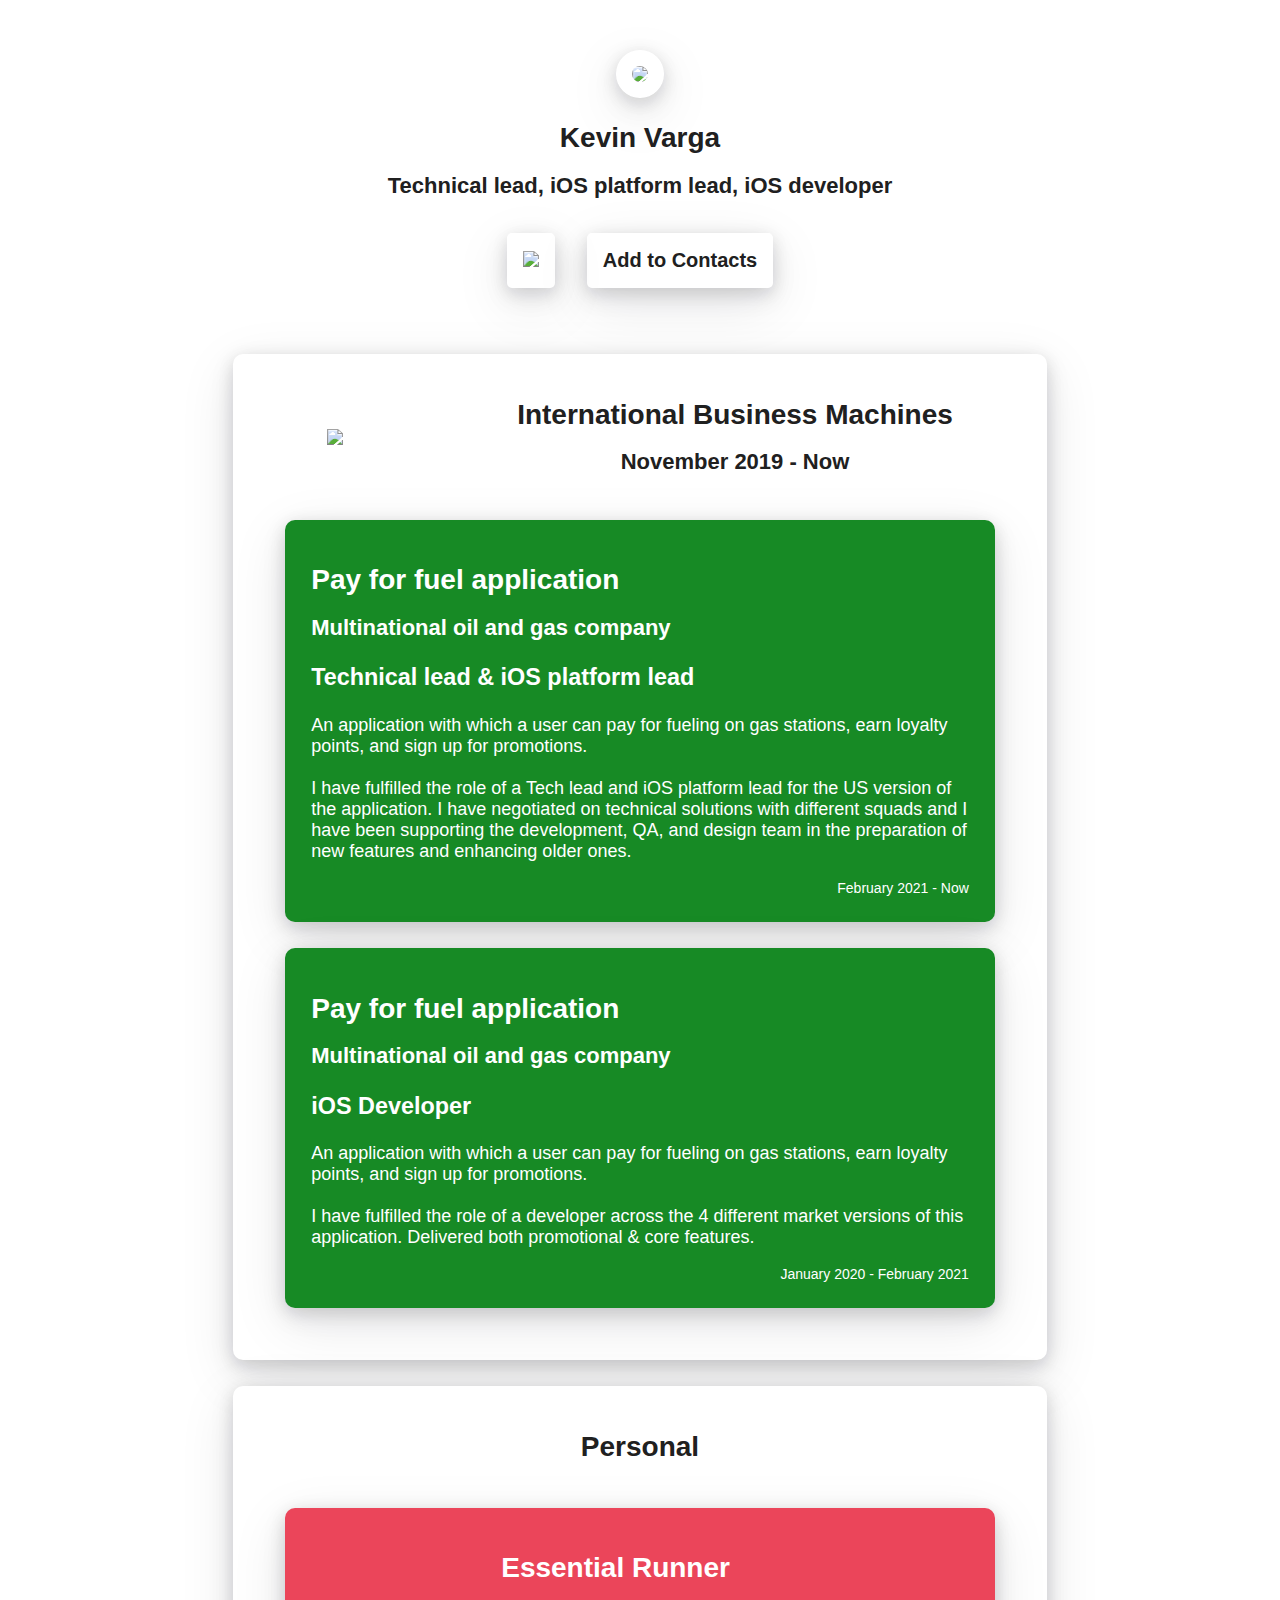
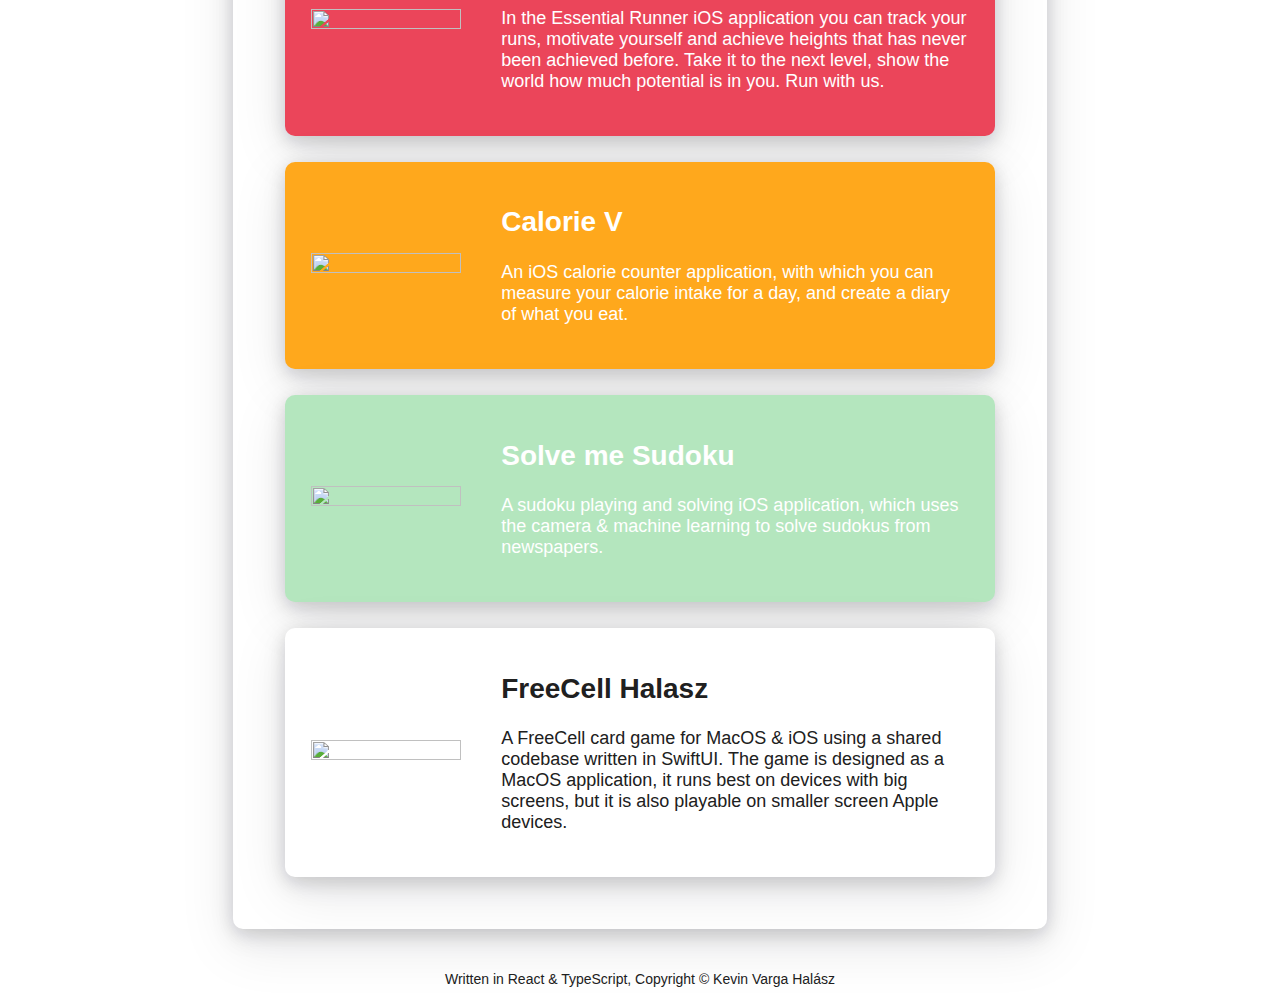
==== commit 0a6ead55: "Design update" ====
--- a/index.html
+++ b/index.html
@@ -1 +1 @@
-<!doctype html><html lang="en"><head><meta charset="utf-8"/><link rel="icon" href="/favicon.ico"/><meta name="viewport" content="width=device-width,initial-scale=1"/><meta name="theme-color" content="#000000"/><meta name="description" content="Web site created using create-react-app"/><link rel="apple-touch-icon" href="/logo192.png"/><link rel="manifest" href="/manifest.json"/><title>Kevin's Portfolio</title><link href="/static/css/main.dc2a6cc1.chunk.css" rel="stylesheet"></head><body><noscript>You need to enable JavaScript to run this app.</noscript><div id="root"></div><script>!function(e){function r(r){for(var n,i,a=r[0],c=r[1],l=r[2],p=0,s=[];p<a.length;p++)i=a[p],Object.prototype.hasOwnProperty.call(o,i)&&o[i]&&s.push(o[i][0]),o[i]=0;for(n in c)Object.prototype.hasOwnProperty.call(c,n)&&(e[n]=c[n]);for(f&&f(r);s.length;)s.shift()();return u.push.apply(u,l||[]),t()}function t(){for(var e,r=0;r<u.length;r++){for(var t=u[r],n=!0,a=1;a<t.length;a++){var c=t[a];0!==o[c]&&(n=!1)}n&&(u.splice(r--,1),e=i(i.s=t[0]))}return e}var n={},o={1:0},u=[];function i(r){if(n[r])return n[r].exports;var t=n[r]={i:r,l:!1,exports:{}};return e[r].call(t.exports,t,t.exports,i),t.l=!0,t.exports}i.e=function(e){var r=[],t=o[e];if(0!==t)if(t)r.push(t[2]);else{var n=new Promise((function(r,n){t=o[e]=[r,n]}));r.push(t[2]=n);var u,a=document.createElement("script");a.charset="utf-8",a.timeout=120,i.nc&&a.setAttribute("nonce",i.nc),a.src=function(e){return i.p+"static/js/"+({}[e]||e)+"."+{3:"659bd1fb"}[e]+".chunk.js"}(e);var c=new Error;u=function(r){a.onerror=a.onload=null,clearTimeout(l);var t=o[e];if(0!==t){if(t){var n=r&&("load"===r.type?"missing":r.type),u=r&&r.target&&r.target.src;c.message="Loading chunk "+e+" failed.\n("+n+": "+u+")",c.name="ChunkLoadError",c.type=n,c.request=u,t[1](c)}o[e]=void 0}};var l=setTimeout((function(){u({type:"timeout",target:a})}),12e4);a.onerror=a.onload=u,document.head.appendChild(a)}return Promise.all(r)},i.m=e,i.c=n,i.d=function(e,r,t){i.o(e,r)||Object.defineProperty(e,r,{enumerable:!0,get:t})},i.r=function(e){"undefined"!=typeof Symbol&&Symbol.toStringTag&&Object.defineProperty(e,Symbol.toStringTag,{value:"Module"}),Object.defineProperty(e,"__esModule",{value:!0})},i.t=function(e,r){if(1&r&&(e=i(e)),8&r)return e;if(4&r&&"object"==typeof e&&e&&e.__esModule)return e;var t=Object.create(null);if(i.r(t),Object.defineProperty(t,"default",{enumerable:!0,value:e}),2&r&&"string"!=typeof e)for(var n in e)i.d(t,n,function(r){return e[r]}.bind(null,n));return t},i.n=function(e){var r=e&&e.__esModule?function(){return e.default}:function(){return e};return i.d(r,"a",r),r},i.o=function(e,r){return Object.prototype.hasOwnProperty.call(e,r)},i.p="/",i.oe=function(e){throw console.error(e),e};var a=this["webpackJsonpgithub-profile"]=this["webpackJsonpgithub-profile"]||[],c=a.push.bind(a);a.push=r,a=a.slice();for(var l=0;l<a.length;l++)r(a[l]);var f=c;t()}([])</script><script src="/static/js/2.4ecfe9e5.chunk.js"></script><script src="/static/js/main.6ab3d844.chunk.js"></script></body></html>+<!doctype html><html lang="en"><head><meta charset="utf-8"/><link rel="icon" href="/favicon.ico"/><meta name="viewport" content="width=device-width,initial-scale=1"/><meta name="theme-color" content="#FFFFFF"/><meta name="description" content="Kevin Varga Halász's Portfolio"/><link rel="apple-touch-icon" href="/logo192.png"/><link rel="manifest" href="/manifest.json"/><title>Kevin's portfolio</title><script defer="defer" src="/static/js/main.5a215d05.js"></script><link href="/static/css/main.1c530c06.css" rel="stylesheet"></head><body><noscript>You need to enable JavaScript to run this app.</noscript><div id="root"></div></body></html>--- a/static/css/main.1c530c06.css
+++ b/static/css/main.1c530c06.css
@@ -0,0 +1,2 @@
+body{-webkit-font-smoothing:antialiased;-moz-osx-font-smoothing:grayscale;font-family:-apple-system,BlinkMacSystemFont,Segoe UI,Roboto,Oxygen,Ubuntu,Cantarell,Fira Sans,Droid Sans,Helvetica Neue,sans-serif;margin:0}code{font-family:source-code-pro,Menlo,Monaco,Consolas,Courier New,monospace}.App{text-align:center}.App-logo{height:40vmin;pointer-events:none}@media (prefers-reduced-motion:no-preference){.App-logo{-webkit-animation:App-logo-spin 20s linear infinite;animation:App-logo-spin 20s linear infinite}}.App-header{align-items:center;display:flex;flex-direction:column;font-size:20px;justify-content:center;min-height:100vh}h1{font-size:1.4em;font-weight:700}h2{font-size:1.1em;font-weight:600}p{font-size:.9em;white-space:pre-wrap}.App-link{color:#61dafb}@-webkit-keyframes App-logo-spin{0%{-webkit-transform:rotate(0deg);transform:rotate(0deg)}to{-webkit-transform:rotate(1turn);transform:rotate(1turn)}}@keyframes App-logo-spin{0%{-webkit-transform:rotate(0deg);transform:rotate(0deg)}to{-webkit-transform:rotate(1turn);transform:rotate(1turn)}}
+/*# sourceMappingURL=main.1c530c06.css.map*/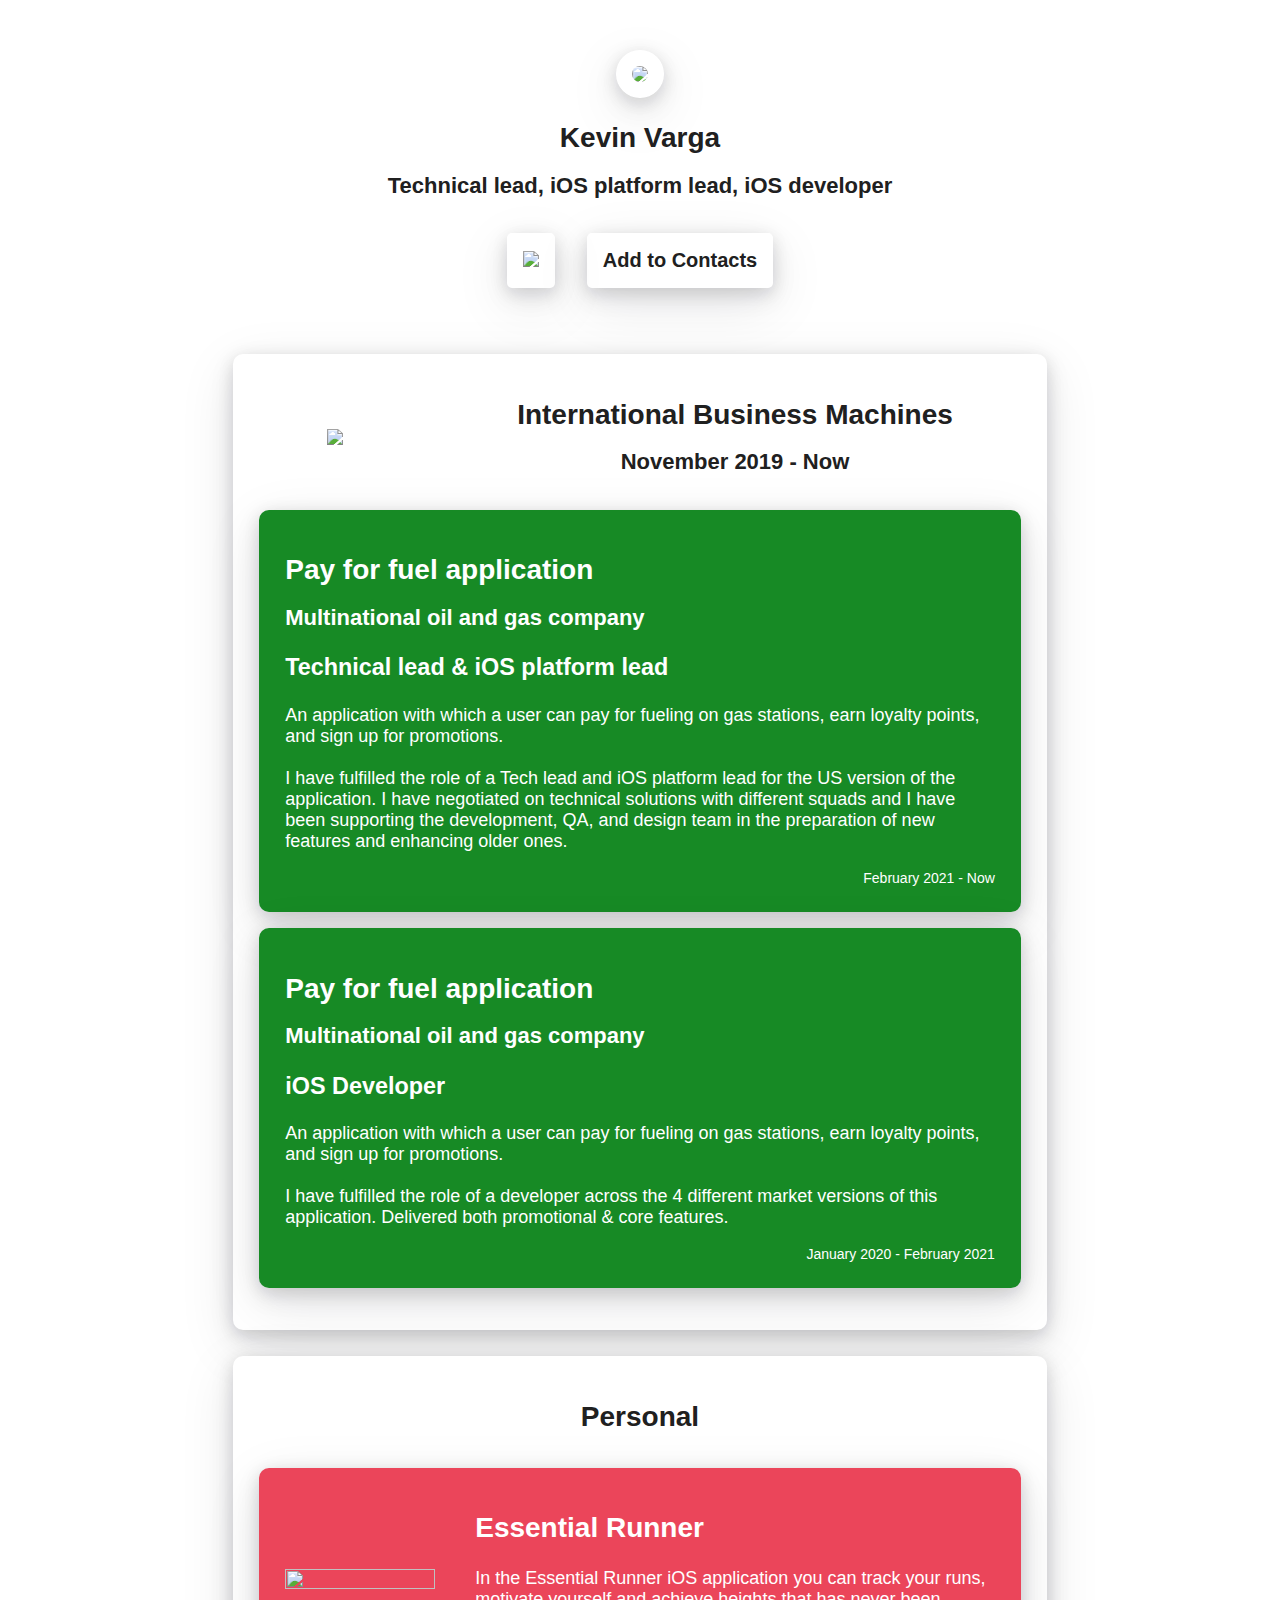
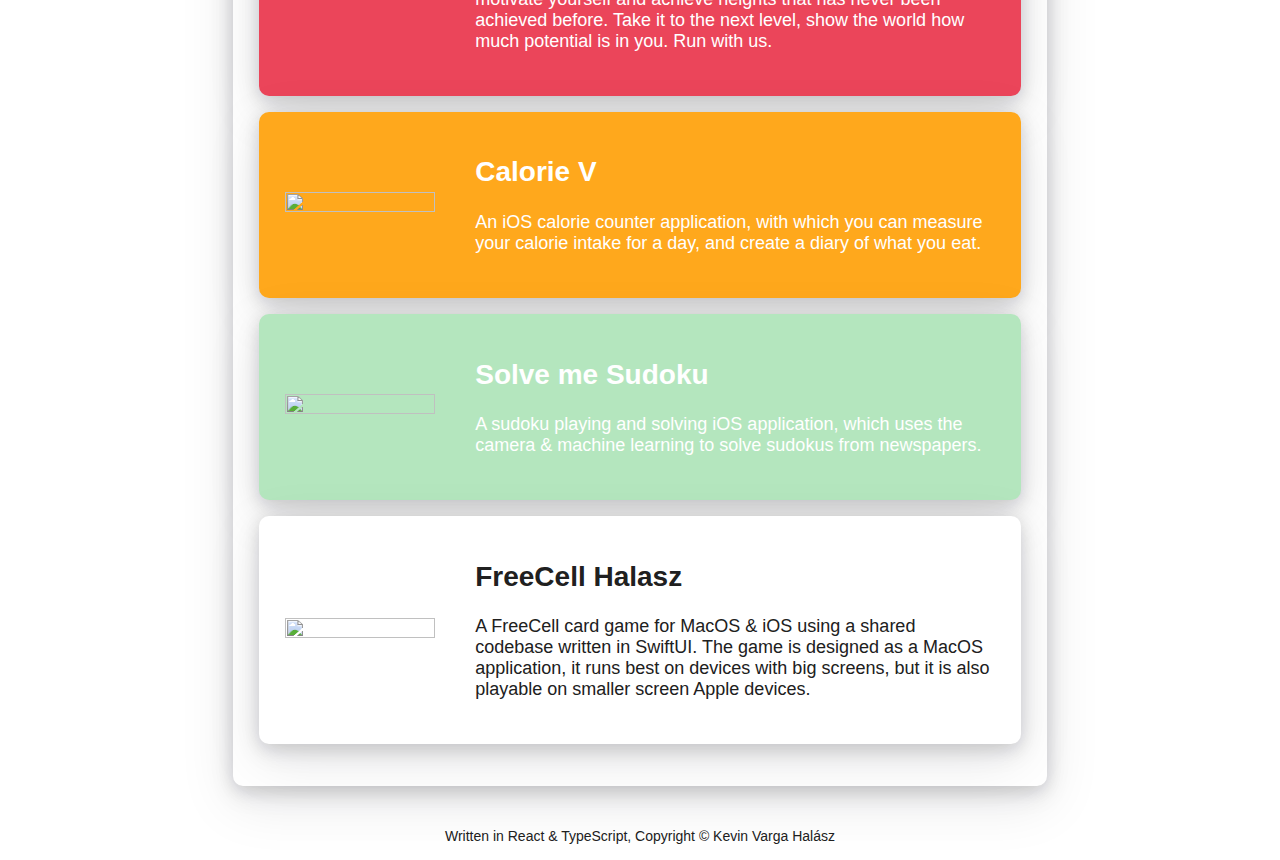
==== commit 582a3494: "Optimising design update for mobile" ====
--- a/index.html
+++ b/index.html
@@ -1 +1 @@
-<!doctype html><html lang="en"><head><meta charset="utf-8"/><link rel="icon" href="/favicon.ico"/><meta name="viewport" content="width=device-width,initial-scale=1"/><meta name="theme-color" content="#FFFFFF"/><meta name="description" content="Kevin Varga Halász's Portfolio"/><link rel="apple-touch-icon" href="/logo192.png"/><link rel="manifest" href="/manifest.json"/><title>Kevin's portfolio</title><script defer="defer" src="/static/js/main.5a215d05.js"></script><link href="/static/css/main.1c530c06.css" rel="stylesheet"></head><body><noscript>You need to enable JavaScript to run this app.</noscript><div id="root"></div></body></html>+<!doctype html><html lang="en"><head><meta charset="utf-8"/><link rel="icon" href="/favicon.ico"/><meta name="viewport" content="width=device-width,initial-scale=1"/><meta name="theme-color" content="#FFFFFF"/><meta name="description" content="Kevin Varga Halász's Portfolio"/><link rel="apple-touch-icon" href="/logo192.png"/><link rel="manifest" href="/manifest.json"/><title>Kevin's portfolio</title><script defer="defer" src="/static/js/main.0b30b09d.js"></script><link href="/static/css/main.1c530c06.css" rel="stylesheet"></head><body><noscript>You need to enable JavaScript to run this app.</noscript><div id="root"></div></body></html>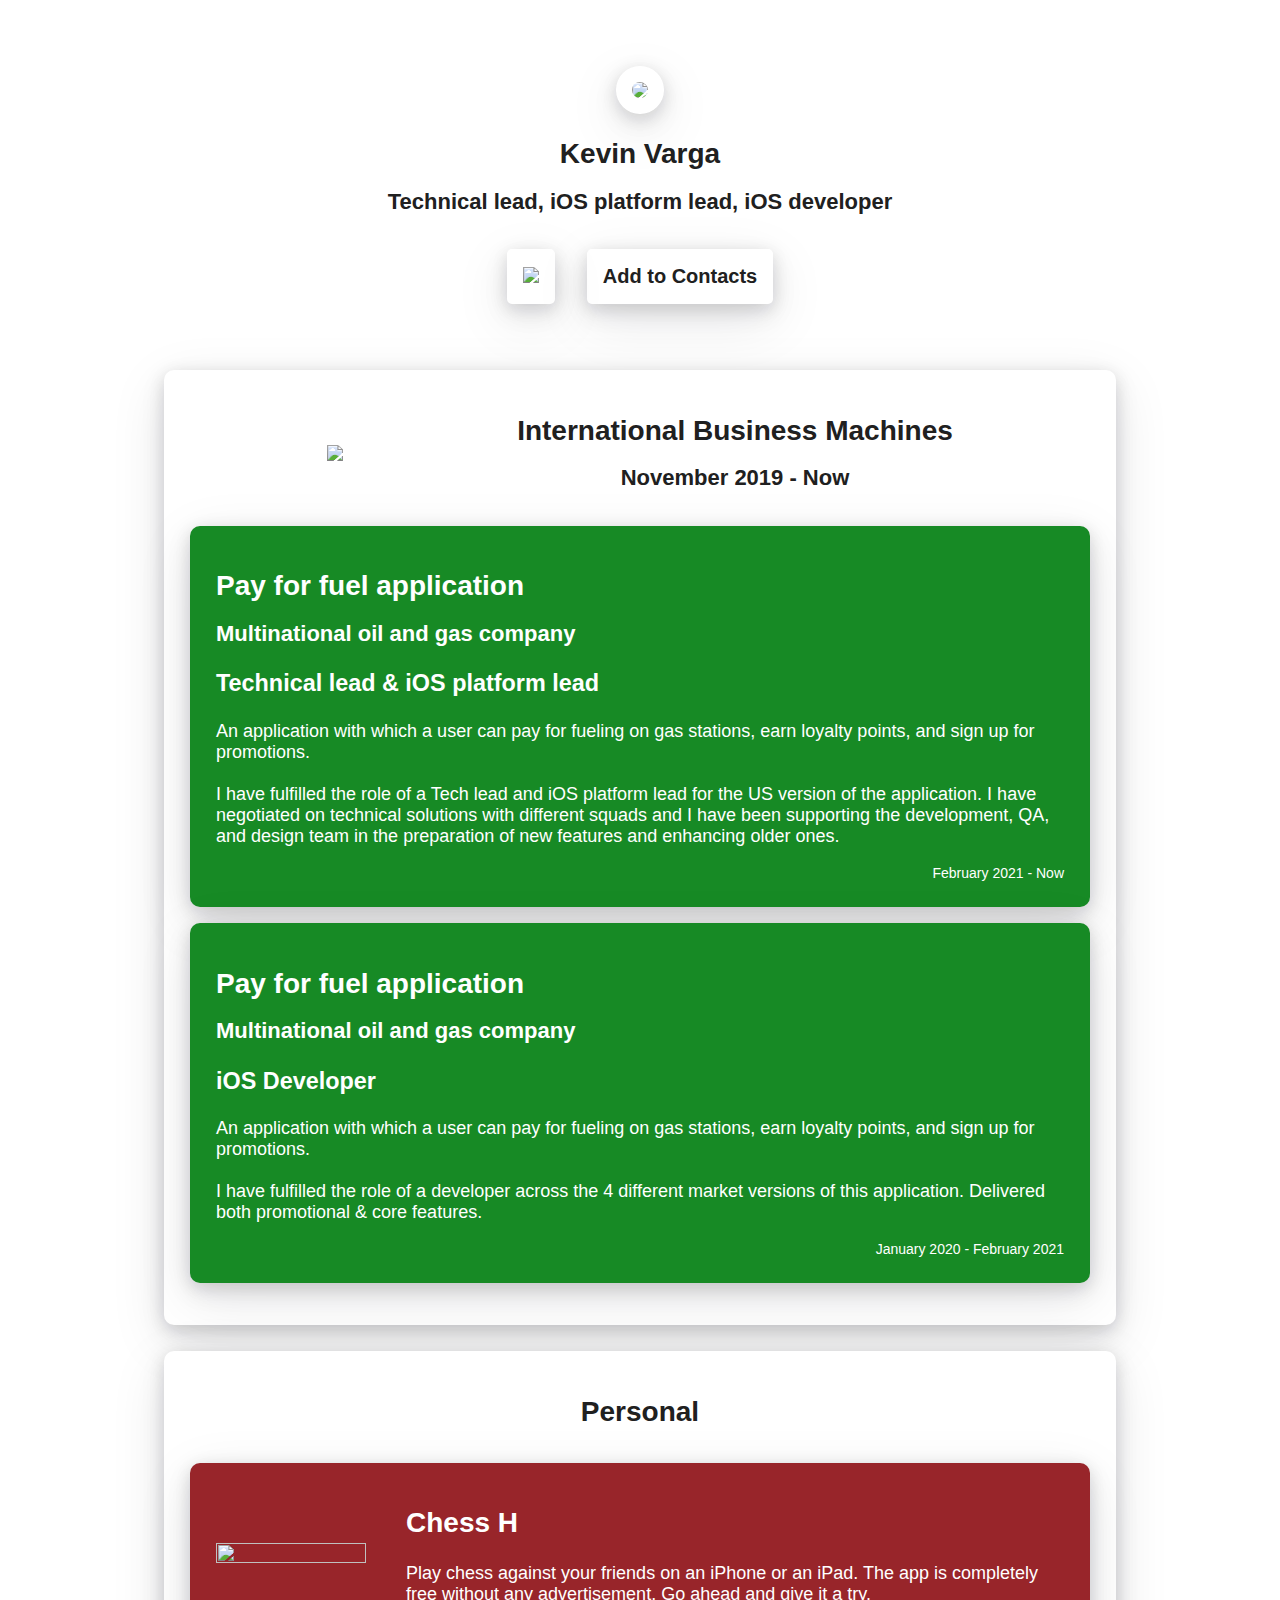
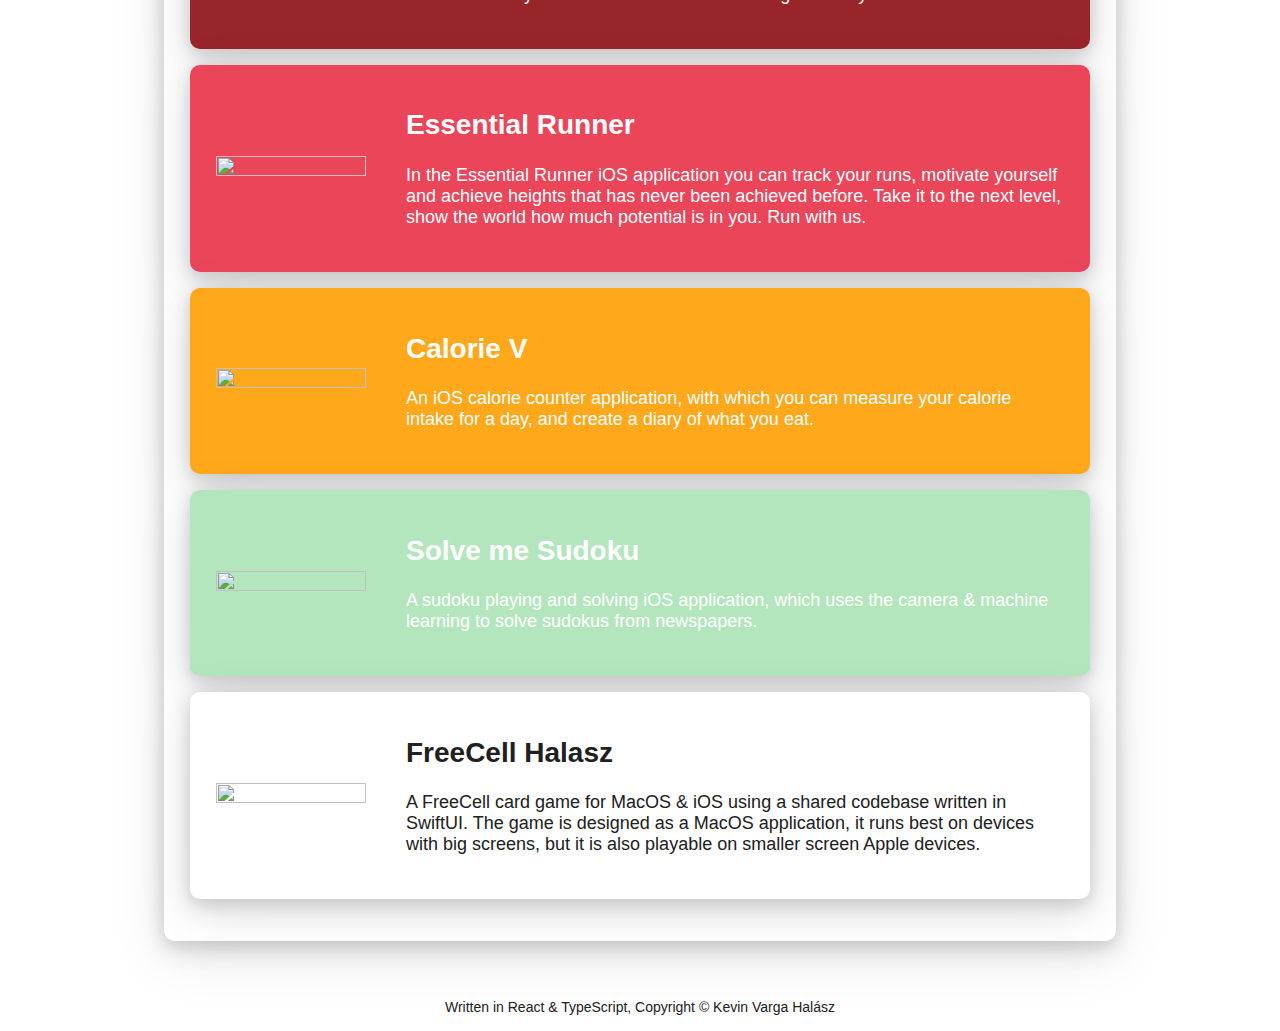
==== commit c79898a7: "Added new app & added app store links to my applications" ====
--- a/index.html
+++ b/index.html
@@ -1 +1 @@
-<!doctype html><html lang="en"><head><meta charset="utf-8"/><link rel="icon" href="/favicon.ico"/><meta name="viewport" content="width=device-width,initial-scale=1"/><meta name="theme-color" content="#FFFFFF"/><meta name="description" content="Kevin Varga Halász's Portfolio"/><link rel="apple-touch-icon" href="/logo192.png"/><link rel="manifest" href="/manifest.json"/><title>Kevin's portfolio</title><script defer="defer" src="/static/js/main.0b30b09d.js"></script><link href="/static/css/main.1c530c06.css" rel="stylesheet"></head><body><noscript>You need to enable JavaScript to run this app.</noscript><div id="root"></div></body></html>+<!doctype html><html lang="en"><head><meta charset="utf-8"/><link rel="icon" href="/favicon.ico"/><meta name="viewport" content="width=device-width,initial-scale=1"/><meta name="theme-color" content="#FFFFFF"/><meta name="description" content="Kevin Varga Halász's Portfolio"/><link rel="apple-touch-icon" href="/logo192.png"/><link rel="manifest" href="/manifest.json"/><title>Kevin's portfolio</title><script defer="defer" src="/static/js/main.fa3decaa.js"></script><link href="/static/css/main.1c530c06.css" rel="stylesheet"></head><body><noscript>You need to enable JavaScript to run this app.</noscript><div id="root"></div></body></html>